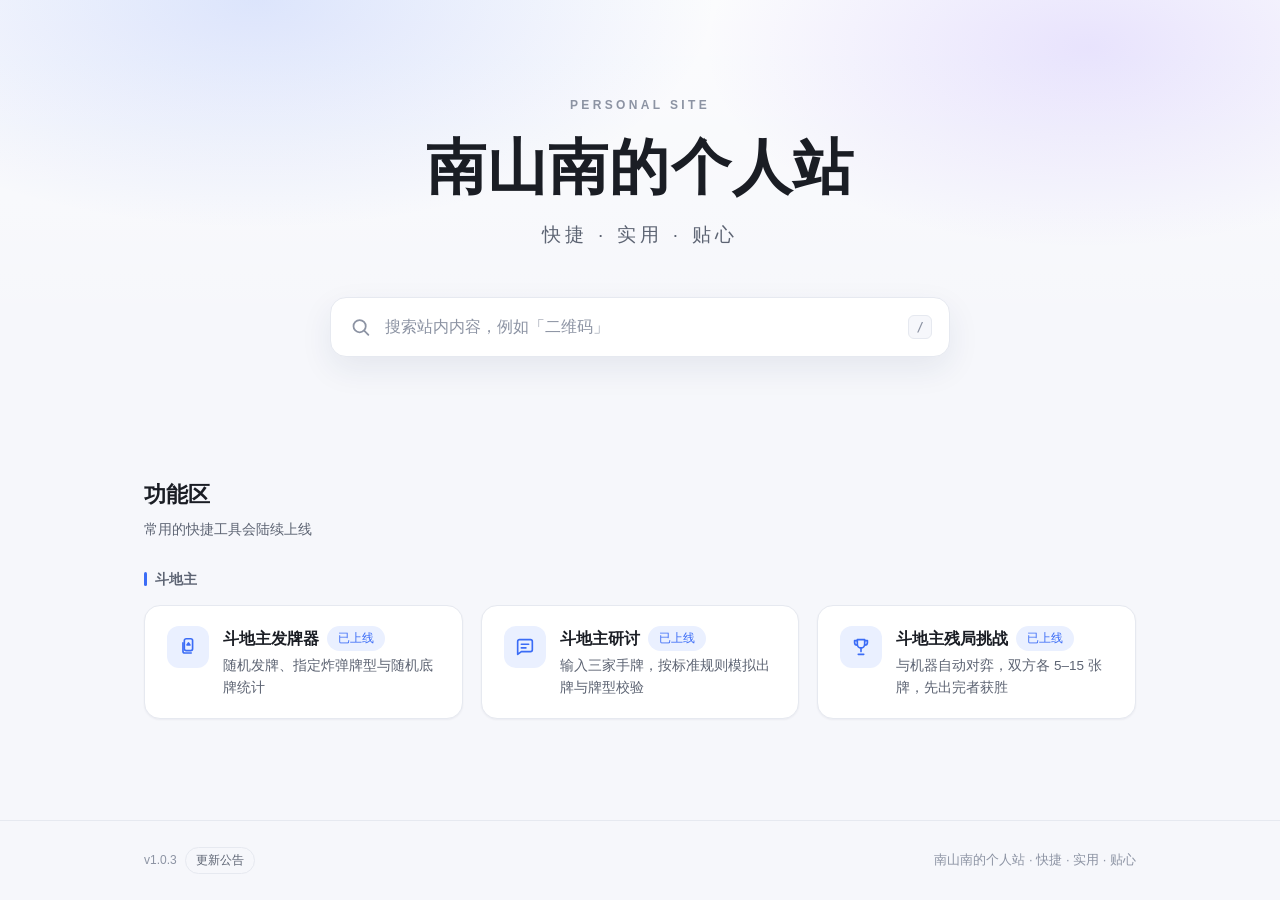
==== index.html @ 3789f16e "新增斗地主残局挑战工具并抽取共用牌型引擎" ====
<!DOCTYPE html>
<html lang="zh-CN">
<head>
  <meta charset="UTF-8">
  <meta name="viewport" content="width=device-width, initial-scale=1.0">
  <title>南山南的个人站</title>
  <meta name="description" content="南山南的个人站 —— 快捷·实用·贴心">
  <link rel="stylesheet" href="styles.css">
</head>
<body>
  <header class="hero">
    <div class="hero-bg" aria-hidden="true"></div>
    <div class="container hero-inner">
      <p class="hero-eyebrow">PERSONAL SITE</p>
      <h1 class="hero-title">南山南的个人站</h1>
      <p class="hero-subtitle">快捷 · 实用 · 贴心</p>

      <div class="search" role="search">
        <svg class="search-icon" viewBox="0 0 24 24" fill="none" stroke="currentColor" stroke-width="2" stroke-linecap="round" aria-hidden="true">
          <circle cx="11" cy="11" r="7"></circle>
          <line x1="16.5" y1="16.5" x2="21" y2="21"></line>
        </svg>
        <input
          id="site-search"
          type="search"
          class="search-input"
          placeholder="搜索站内内容，例如「二维码」"
          autocomplete="off"
          spellcheck="false"
          role="combobox"
          aria-expanded="false"
          aria-controls="search-results"
          aria-autocomplete="list"
          aria-label="站内搜索"
        >
        <kbd class="search-kbd" aria-hidden="true">/</kbd>
        <ul id="search-results" class="search-results" role="listbox" hidden></ul>
      </div>
    </div>
  </header>

  <main>
    <section id="functions" class="container section">
      <div class="section-head">
        <h2 class="section-title">功能区</h2>
        <p class="section-desc">常用的快捷工具会陆续上线</p>
      </div>

      <div class="category">
        <h3 class="category-title">斗地主</h3>
        <div class="card-grid">
          <a class="card card-tool" href="ddz.html">
            <div class="card-icon" aria-hidden="true">
              <svg viewBox="0 0 24 24" fill="none" stroke="currentColor" stroke-width="1.8" stroke-linecap="round" stroke-linejoin="round">
                <rect x="8" y="3" width="9" height="13" rx="2"></rect>
                <path d="M6.5 7.5v9a2 2 0 0 0 2 2h7"></path>
                <path d="M12.5 7.5l1.6 2.3h-3.2z"></path>
              </svg>
            </div>
            <div class="card-body">
              <div class="card-title-row">
                <h3 class="card-title">斗地主发牌器</h3>
                <span class="card-badge is-live">已上线</span>
              </div>
              <p class="card-desc">随机发牌、指定炸弹牌型与随机底牌统计</p>
            </div>
          </a>

          <a class="card card-tool" href="ddz-study.html">
            <div class="card-icon" aria-hidden="true">
              <svg viewBox="0 0 24 24" fill="none" stroke="currentColor" stroke-width="1.8" stroke-linecap="round" stroke-linejoin="round">
                <path d="M20 15a2 2 0 0 1-2 2H8l-4 3V6a2 2 0 0 1 2-2h12a2 2 0 0 1 2 2z"></path>
                <path d="M8 9h8M8 13h5"></path>
              </svg>
            </div>
            <div class="card-body">
              <div class="card-title-row">
                <h3 class="card-title">斗地主研讨</h3>
                <span class="card-badge is-live">已上线</span>
              </div>
              <p class="card-desc">输入三家手牌，按标准规则模拟出牌与牌型校验</p>
            </div>
          </a>

          <a class="card card-tool" href="ddz-challenge.html">
            <div class="card-icon" aria-hidden="true">
              <svg viewBox="0 0 24 24" fill="none" stroke="currentColor" stroke-width="1.8" stroke-linecap="round" stroke-linejoin="round">
                <path d="M8 4h8v5a4 4 0 0 1-8 0z"></path>
                <path d="M8 5H5v2a3 3 0 0 0 3 3M16 5h3v2a3 3 0 0 1-3 3"></path>
                <path d="M12 13v4M9 20h6"></path>
              </svg>
            </div>
            <div class="card-body">
              <div class="card-title-row">
                <h3 class="card-title">斗地主残局挑战</h3>
                <span class="card-badge is-live">已上线</span>
              </div>
              <p class="card-desc">与机器自动对弈，双方各 5–15 张牌，先出完者获胜</p>
            </div>
          </a>
        </div>
      </div>
    </section>
  </main>

  <footer class="footer">
    <div class="container footer-inner">
      <div class="footer-meta">
        <span class="site-version" data-site-version></span>
        <button
          class="changelog-trigger"
          type="button"
          data-dialog-open="changelog"
          aria-haspopup="dialog"
          aria-controls="changelog"
        >更新公告</button>
      </div>
      <p class="footer-slogan">南山南的个人站 · 快捷 · 实用 · 贴心</p>
    </div>
  </footer>

  <div id="changelog" class="modal" role="dialog" aria-modal="true" aria-labelledby="changelog-title" hidden>
    <div class="modal-backdrop" data-close></div>
    <div class="modal-panel" role="document">
      <header class="modal-head">
        <h2 id="changelog-title" class="modal-title">更新公告</h2>
        <button class="modal-close" type="button" aria-label="关闭更新公告" data-close>
          <svg viewBox="0 0 24 24" fill="none" stroke="currentColor" stroke-width="2" stroke-linecap="round" aria-hidden="true">
            <path d="M6 6l12 12M18 6L6 18"></path>
          </svg>
        </button>
      </header>
      <div class="modal-body"></div>
    </div>
  </div>

  <script src="site.js"></script>
  <script src="app.js"></script>
</body>
</html>
---- styles.css ----
:root {
  --bg: #f6f7fb;
  --surface: #ffffff;
  --text: #1a1d24;
  --text-soft: #5d6473;
  --text-faint: #8c93a3;
  --line: #e6e9f0;
  --brand: #3b6cf6;
  --brand-soft: #eaf0ff;
  --danger: #d94b4b;
  --shadow-sm: 0 1px 2px rgba(20, 28, 50, 0.05);
  --shadow-md: 0 12px 32px rgba(30, 45, 90, 0.08);
  --shadow-lg: 0 24px 64px rgba(30, 45, 90, 0.12);
  --radius: 16px;
}

@media (prefers-color-scheme: dark) {
  :root {
    --bg: #0f1218;
    --surface: #171b23;
    --text: #eef1f7;
    --text-soft: #a6aebd;
    --text-faint: #7a8293;
    --line: #262c38;
    --brand: #6f95ff;
    --brand-soft: #1d2638;
    --danger: #ff8f8f;
    --shadow-sm: 0 1px 2px rgba(0, 0, 0, 0.4);
    --shadow-md: 0 12px 32px rgba(0, 0, 0, 0.35);
    --shadow-lg: 0 24px 64px rgba(0, 0, 0, 0.45);
  }
}

* {
  box-sizing: border-box;
}

html {
  scroll-behavior: smooth;
}

body {
  margin: 0;
  display: flex;
  flex-direction: column;
  min-height: 100vh;
  background: var(--bg);
  color: var(--text);
  font-family: -apple-system, BlinkMacSystemFont, "PingFang SC", "Hiragino Sans GB",
    "Microsoft YaHei", "Noto Sans SC", "Segoe UI", sans-serif;
  line-height: 1.6;
  -webkit-font-smoothing: antialiased;
}

main {
  flex: 1 0 auto;
}

.container {
  width: 100%;
  max-width: 1040px;
  margin: 0 auto;
  padding: 0 24px;
}

/* ---------- Hero ---------- */

.hero {
  position: relative;
  padding: 96px 0 120px;
  text-align: center;
}

.hero-bg {
  position: absolute;
  inset: 0;
  background:
    radial-gradient(60% 80% at 20% 0%, rgba(59, 108, 246, 0.16), transparent 60%),
    radial-gradient(50% 70% at 85% 10%, rgba(120, 82, 255, 0.14), transparent 60%),
    linear-gradient(180deg, rgba(255, 255, 255, 0.6), transparent 70%);
  pointer-events: none;
}

@media (prefers-color-scheme: dark) {
  .hero-bg {
    background:
      radial-gradient(60% 80% at 20% 0%, rgba(59, 108, 246, 0.22), transparent 60%),
      radial-gradient(50% 70% at 85% 10%, rgba(120, 82, 255, 0.18), transparent 60%),
      linear-gradient(180deg, rgba(23, 27, 35, 0.5), transparent 70%);
  }
}

.hero-inner {
  position: relative;
}

.hero-eyebrow {
  margin: 0 0 18px;
  font-size: 12px;
  font-weight: 600;
  letter-spacing: 0.28em;
  color: var(--text-faint);
}

.hero-title {
  margin: 0;
  font-size: clamp(34px, 6vw, 60px);
  font-weight: 700;
  letter-spacing: 0.02em;
  line-height: 1.15;
}

.hero-subtitle {
  margin: 18px 0 0;
  font-size: clamp(15px, 2.2vw, 19px);
  letter-spacing: 0.22em;
  color: var(--text-soft);
}

/* ---------- Search ---------- */

.search {
  position: relative;
  max-width: 620px;
  margin: 46px auto 0;
  text-align: left;
}

.search-input {
  width: 100%;
  height: 60px;
  padding: 0 64px 0 54px;
  font: inherit;
  font-size: 16px;
  color: var(--text);
  background: var(--surface);
  border: 1px solid var(--line);
  border-radius: var(--radius);
  box-shadow: var(--shadow-md);
  outline: none;
  transition: border-color 0.2s, box-shadow 0.2s;
}

.search-input::placeholder {
  color: var(--text-faint);
}

.search-input:focus {
  border-color: var(--brand);
  box-shadow: 0 0 0 4px var(--brand-soft), var(--shadow-md);
}

.search-input::-webkit-search-cancel-button {
  -webkit-appearance: none;
}

.search-icon {
  position: absolute;
  top: 50%;
  left: 20px;
  width: 21px;
  height: 21px;
  transform: translateY(-50%);
  color: var(--text-faint);
  pointer-events: none;
}

.search-kbd {
  position: absolute;
  top: 50%;
  right: 18px;
  transform: translateY(-50%);
  min-width: 24px;
  padding: 2px 7px;
  font: 600 12px/1.5 ui-monospace, SFMono-Regular, Menlo, monospace;
  color: var(--text-faint);
  background: var(--bg);
  border: 1px solid var(--line);
  border-radius: 6px;
  text-align: center;
  pointer-events: none;
}

.search-input:focus ~ .search-kbd {
  opacity: 0;
}

.search-results {
  position: absolute;
  z-index: 20;
  top: calc(100% + 10px);
  left: 0;
  right: 0;
  margin: 0;
  padding: 6px;
  list-style: none;
  background: var(--surface);
  border: 1px solid var(--line);
  border-radius: 14px;
  box-shadow: var(--shadow-lg);
  max-height: 360px;
  overflow-y: auto;
}

.search-result {
  display: block;
  padding: 12px 14px;
  border-radius: 10px;
  cursor: pointer;
  transition: background 0.15s;
}

.search-result + .search-result {
  margin-top: 2px;
}

.search-result:hover,
.search-result.is-active {
  background: var(--brand-soft);
}

.search-result-head {
  display: flex;
  align-items: center;
  gap: 10px;
}

.search-result-title {
  font-size: 15px;
  font-weight: 600;
  color: var(--text);
}

.search-result-title mark {
  padding: 0 1px;
  color: var(--brand);
  background: transparent;
  font-weight: 700;
}

.search-result-tag {
  flex: none;
  padding: 1px 8px;
  font-size: 11px;
  line-height: 1.7;
  color: var(--text-soft);
  background: var(--bg);
  border: 1px solid var(--line);
  border-radius: 999px;
}

.search-result-desc {
  margin: 3px 0 0;
  font-size: 13px;
  color: var(--text-soft);
  overflow: hidden;
  text-overflow: ellipsis;
  white-space: nowrap;
}

.search-empty {
  padding: 18px 14px;
  font-size: 14px;
  color: var(--text-soft);
  text-align: center;
}

/* ---------- Sections ---------- */

.section {
  padding-bottom: 96px;
}

.section-head {
  margin-bottom: 28px;
}

.section-title {
  margin: 0;
  font-size: 22px;
  font-weight: 700;
}

.section-desc {
  margin: 6px 0 0;
  font-size: 14px;
  color: var(--text-soft);
}

/* ---------- Cards ---------- */

.card-grid {
  display: grid;
  grid-template-columns: repeat(auto-fit, minmax(260px, 1fr));
  gap: 18px;
}

.category + .category {
  margin-top: 32px;
}

.category-title {
  display: flex;
  align-items: center;
  gap: 8px;
  margin: 0 0 14px;
  font-size: 14px;
  font-weight: 600;
  color: var(--text-soft);
}

.category-title::before {
  content: '';
  width: 3px;
  height: 14px;
  background: var(--brand);
  border-radius: 2px;
}

.card {
  position: relative;
  padding: 24px 22px 22px;
  background: var(--surface);
  border: 1px solid var(--line);
  border-radius: var(--radius);
  box-shadow: var(--shadow-sm);
  transition: transform 0.2s, box-shadow 0.2s, border-color 0.2s;
  outline: none;
}

.card:hover,
.card:focus-visible {
  transform: translateY(-3px);
  border-color: var(--brand);
  box-shadow: var(--shadow-md);
}

.card-icon {
  display: inline-flex;
  align-items: center;
  justify-content: center;
  width: 42px;
  height: 42px;
  margin-bottom: 16px;
  color: var(--brand);
  background: var(--brand-soft);
  border-radius: 12px;
}

.card-icon svg {
  width: 22px;
  height: 22px;
}

.card-title {
  margin: 0;
  font-size: 16px;
  font-weight: 600;
}

.card-desc {
  margin: 6px 0 0;
  font-size: 13.5px;
  color: var(--text-soft);
}

.card-tool {
  display: flex;
  align-items: flex-start;
  gap: 14px;
  padding: 20px 22px;
  color: inherit;
  text-decoration: none;
}

.card-tool .card-icon {
  flex: none;
  margin-bottom: 0;
}

.card-body {
  flex: 1;
  min-width: 0;
}

.card-title-row {
  display: flex;
  flex-wrap: wrap;
  align-items: center;
  gap: 8px;
}

.card-tool .card-desc {
  margin-top: 4px;
}

.card-badge {
  display: inline-block;
  margin-top: 16px;
  padding: 2px 10px;
  font-size: 11.5px;
  color: var(--text-faint);
  background: var(--bg);
  border: 1px solid var(--line);
  border-radius: 999px;
}

.card-badge.is-live {
  margin-top: 0;
  color: var(--brand);
  background: var(--brand-soft);
  border-color: transparent;
}

.card.is-flash {
  border-color: var(--brand);
  box-shadow: 0 0 0 4px var(--brand-soft);
}

/* ---------- Footer ---------- */

.footer {
  border-top: 1px solid var(--line);
  padding: 26px 0;
}

.footer-inner {
  display: flex;
  align-items: center;
  justify-content: space-between;
  flex-wrap: wrap;
  gap: 12px 16px;
}

.footer-meta {
  display: flex;
  align-items: center;
  gap: 8px;
}

.site-version {
  font-size: 12px;
  color: var(--text-faint);
  font-variant-numeric: tabular-nums;
}

.changelog-trigger {
  padding: 2px 10px;
  font: inherit;
  font-size: 11.5px;
  line-height: 1.8;
  color: var(--text-soft);
  background: transparent;
  border: 1px solid var(--line);
  border-radius: 999px;
  cursor: pointer;
  transition: color 0.2s, border-color 0.2s, background 0.2s;
}

.changelog-trigger:hover,
.changelog-trigger:focus-visible {
  color: var(--brand);
  background: var(--brand-soft);
  border-color: var(--brand);
  outline: none;
}

.footer-slogan {
  margin: 0;
  font-size: 13px;
  color: var(--text-faint);
}

/* ---------- Changelog modal ---------- */

body.modal-open {
  overflow: hidden;
}

.modal {
  position: fixed;
  inset: 0;
  z-index: 100;
  display: flex;
  align-items: center;
  justify-content: center;
  padding: 20px;
}

.modal[hidden] {
  display: none;
}

.modal-backdrop {
  position: absolute;
  inset: 0;
  background: rgba(12, 17, 28, 0.45);
  backdrop-filter: blur(3px);
  animation: fade-in 0.18s ease-out;
}

.modal-panel {
  position: relative;
  display: flex;
  flex-direction: column;
  width: min(520px, 100%);
  max-height: min(78vh, 640px);
  background: var(--surface);
  border: 1px solid var(--line);
  border-radius: 20px;
  box-shadow: var(--shadow-lg);
  animation: modal-in 0.2s ease-out;
}

.modal-head {
  display: flex;
  align-items: center;
  justify-content: space-between;
  gap: 12px;
  padding: 18px 18px 14px 22px;
  border-bottom: 1px solid var(--line);
}

.modal-title {
  margin: 0;
  font-size: 18px;
  font-weight: 700;
}

.modal-close {
  display: inline-flex;
  align-items: center;
  justify-content: center;
  width: 32px;
  height: 32px;
  color: var(--text-soft);
  background: transparent;
  border: 1px solid transparent;
  border-radius: 10px;
  cursor: pointer;
  transition: color 0.2s, background 0.2s, border-color 0.2s;
}

.modal-close svg {
  width: 18px;
  height: 18px;
}

.modal-close:hover,
.modal-close:focus-visible {
  color: var(--text);
  background: var(--bg);
  border-color: var(--line);
  outline: none;
}

.modal-body {
  overflow-y: auto;
  padding: 18px 22px 24px;
}

.release-head {
  display: flex;
  align-items: baseline;
  gap: 10px;
}

.release-version {
  margin: 0;
  font-size: 16px;
  font-weight: 700;
  color: var(--text);
}

.release-date {
  font-size: 12px;
  color: var(--text-faint);
  font-variant-numeric: tabular-nums;
}

.release-list {
  margin: 10px 0 0;
  padding-left: 20px;
  color: var(--text-soft);
}

.release-list li {
  font-size: 13.5px;
  line-height: 1.7;
}

.release-list li + li {
  margin-top: 6px;
}

@keyframes fade-in {
  from {
    opacity: 0;
  }
}

@keyframes modal-in {
  from {
    opacity: 0;
    transform: translateY(10px) scale(0.98);
  }
}

/* ---------- Tool page ---------- */

.tool-hero {
  padding: 44px 0 26px;
}
.tool-hero .container,
.tool-main {
  max-width: 760px;
}

.back-link {
  display: inline-flex;
  align-items: center;
  margin-bottom: 22px;
  font-size: 13px;
  color: var(--text-soft);
  text-decoration: none;
  transition: color 0.2s;
}

.back-link:hover,
.back-link:focus-visible {
  color: var(--brand);
  outline: none;
}

.tool-title {
  margin: 0;
  font-size: clamp(26px, 5vw, 36px);
  font-weight: 700;
  letter-spacing: 0.01em;
}

.tool-subtitle {
  margin: 8px 0 0;
  font-size: 14px;
  letter-spacing: 0.08em;
  color: var(--text-soft);
}

.tool-main {
  padding-bottom: 80px;
}

.tool-panel {
  padding: 22px;
  background: var(--surface);
  border: 1px solid var(--line);
  border-radius: var(--radius);
  box-shadow: var(--shadow-sm);
}

.btn {
  display: inline-flex;
  align-items: center;
  justify-content: center;
  height: 40px;
  padding: 0 16px;
  font: inherit;
  font-size: 14px;
  font-weight: 500;
  color: var(--text);
  background: var(--surface);
  border: 1px solid var(--line);
  border-radius: 10px;
  cursor: pointer;
  transition: color 0.2s, background 0.2s, border-color 0.2s, transform 0.1s;
}

.btn:hover {
  color: var(--brand);
  background: var(--brand-soft);
  border-color: var(--brand);
}

.btn:focus-visible {
  outline: 2px solid var(--brand);
  outline-offset: 2px;
}

.btn:active {
  transform: translateY(1px);
}

.btn-primary {
  color: #fff;
  background: var(--brand);
  border-color: var(--brand);
}

.btn-primary:hover {
  color: #fff;
  background: var(--brand);
  filter: brightness(1.06);
}

@media (prefers-color-scheme: dark) {
  .btn-primary,
  .btn-primary:hover {
    color: #10141c;
  }
}

.btn-small {
  height: 32px;
  padding: 0 12px;
  font-size: 12.5px;
  border-radius: 8px;
}

.tool-actions {
  display: flex;
  flex-wrap: wrap;
  gap: 10px;
}

.tool-actions .btn-primary {
  flex: 1 1 140px;
}

.bomb-row {
  display: flex;
  align-items: center;
  flex-wrap: wrap;
  gap: 8px;
  margin-top: 18px;
  padding-top: 18px;
  border-top: 1px solid var(--line);
}

.bomb-label {
  margin-right: 2px;
  font-size: 12.5px;
  color: var(--text-faint);
}

.hands {
  margin-top: 20px;
}

.hands-empty {
  margin: 0;
  padding: 36px 12px;
  text-align: center;
  font-size: 13.5px;
  color: var(--text-faint);
}

.hand {
  display: flex;
  gap: 12px;
  padding: 10px 0;
  border-bottom: 1px solid var(--line);
}

.hand:first-child {
  padding-top: 0;
}

.hand:last-child {
  padding-bottom: 0;
  border-bottom: 0;
}

.hand-label {
  flex: 0 0 42px;
  padding-top: 9px;
  font-size: 12.5px;
  color: var(--text-soft);
}

.hand-cards {
  display: flex;
  flex-wrap: wrap;
  gap: 4px;
  min-width: 0;
}

.card-chip {
  display: inline-flex;
  align-items: center;
  justify-content: center;
  min-width: 30px;
  height: 38px;
  padding: 0 6px;
  font: 600 13px/1 ui-monospace, SFMono-Regular, Menlo, monospace;
  color: var(--text);
  background: var(--bg);
  border: 1px solid var(--line);
  border-radius: 6px;
}

.hand.is-bottom .card-chip {
  color: var(--brand);
  background: var(--brand-soft);
  border-color: transparent;
}

.tool-stat {
  display: grid;
  grid-template-columns: repeat(auto-fit, minmax(100px, 1fr));
  gap: 12px;
  margin-top: 18px;
  padding: 14px 16px;
  background: var(--bg);
  border-radius: 12px;
}

.tool-stat[hidden] {
  display: none;
}

.stat-item {
  display: flex;
  flex-direction: column;
  gap: 2px;
}

.stat-label {
  font-size: 11.5px;
  color: var(--text-faint);
}

.stat-value {
  font-size: 17px;
  font-weight: 700;
  font-variant-numeric: tabular-nums;
}

.stat-item.is-accent .stat-value {
  color: var(--brand);
}

/* Bottom-card statistics */

#bottom-result {
  margin-top: 16px;
}

.bottom-summary {
  margin: 0 0 12px;
  font-size: 12.5px;
  color: var(--text-faint);
}

.bottom-section {
  margin-top: 14px;
}

.bottom-section h4 {
  margin: 0 0 8px;
  font-size: 12.5px;
  font-weight: 600;
  color: var(--text-soft);
}

.bottom-grid {
  display: grid;
  grid-template-columns: repeat(auto-fill, minmax(110px, 1fr));
  gap: 6px;
  margin: 0;
  padding: 0;
  list-style: none;
}

.bottom-grid li {
  display: flex;
  align-items: baseline;
  justify-content: space-between;
  gap: 6px;
  padding: 6px 9px;
  font-size: 12px;
  color: var(--text-soft);
  background: var(--bg);
  border-radius: 7px;
}

.bottom-grid .rank {
  font-family: ui-monospace, SFMono-Regular, Menlo, monospace;
  font-weight: 600;
  color: var(--text);
}

.bottom-grid .rate {
  color: var(--text-faint);
  font-variant-numeric: tabular-nums;
}

.bottom-actions {
  display: flex;
  flex-wrap: wrap;
  gap: 8px;
}

.bottom-special {
  display: flex;
  flex-direction: column;
  gap: 6px;
  margin: 0;
  padding: 0;
  list-style: none;
  font-size: 13px;
}

.bottom-special li {
  display: flex;
  justify-content: space-between;
  gap: 12px;
  padding: 8px 12px;
  color: var(--text-soft);
  background: var(--bg);
  border-radius: 8px;
}

.bottom-special strong {
  font-weight: 600;
  color: var(--text);
}

/* ---------- Study page ---------- */

.study-setup {
  display: flex;
  flex-direction: column;
  gap: 14px;
}

.field {
  display: flex;
  flex-direction: column;
  gap: 6px;
}

.field-label {
  display: flex;
  align-items: baseline;
  justify-content: space-between;
  gap: 12px;
  font-size: 13px;
  font-weight: 500;
  color: var(--text-soft);
}

.field-count {
  font-size: 12px;
  font-weight: 400;
  color: var(--text-faint);
}

.field-input {
  height: 44px;
  padding: 0 14px;
  font: inherit;
  font-size: 14px;
  color: var(--text);
  background: var(--bg);
  border: 1px solid var(--line);
  border-radius: 10px;
  outline: none;
  transition: border-color 0.2s, box-shadow 0.2s;
}

.field-input::placeholder {
  color: var(--text-faint);
}

.field-input:focus {
  border-color: var(--brand);
  box-shadow: 0 0 0 3px var(--brand-soft);
}

.btn-block {
  width: 100%;
  margin-top: 4px;
}

.field-hint {
  margin: 0;
  font-size: 12px;
  color: var(--text-faint);
}

.setup-tip {
  min-height: 0;
  margin: 0;
  font-size: 12.5px;
  color: var(--danger);
}

.setup-tip:empty {
  display: none;
}

.study-setup[hidden],
.study-game[hidden] {
  display: none;
}

.study-seats {
  display: grid;
  grid-template-columns: 1fr 1fr;
  gap: 12px;
}

.seat {
  padding: 12px 14px;
  background: var(--bg);
  border: 1px solid transparent;
  border-radius: 12px;
  transition: border-color 0.2s;
}

.seat.is-turn {
  border-color: var(--brand);
}

.seat-lord {
  margin-top: 12px;
}

.seat-head {
  display: flex;
  align-items: baseline;
  justify-content: space-between;
  gap: 8px;
  margin-bottom: 8px;
}

.seat-name {
  margin: 0;
  font-size: 13px;
  font-weight: 600;
}

.seat-count {
  font-size: 11.5px;
  white-space: nowrap;
  color: var(--text-faint);
}

.seat-cards {
  display: flex;
  flex-wrap: wrap;
  gap: 4px;
  min-height: 44px;
}

.study-card {
  display: inline-flex;
  align-items: center;
  justify-content: center;
  width: 32px;
  height: 44px;
  padding: 0;
  font: 600 13px/1 ui-monospace, SFMono-Regular, Menlo, monospace;
  color: var(--text);
  background: var(--surface);
  border: 1px solid var(--line);
  border-radius: 5px;
  cursor: pointer;
  user-select: none;
  transition: color 0.15s, background 0.15s, border-color 0.15s, transform 0.15s;
}

.study-card:hover:not(:disabled) {
  border-color: var(--brand);
}

.study-card:focus-visible {
  outline: 2px solid var(--brand);
  outline-offset: 1px;
}

.study-card.selected {
  color: var(--brand);
  background: var(--brand-soft);
  border-color: var(--brand);
  transform: translateY(-2px);
}

.study-card:disabled {
  cursor: default;
  opacity: 0.55;
}

.study-actions {
  display: flex;
  gap: 10px;
  margin-top: 16px;
}

.study-actions .btn {
  flex: 1;
}

.study-actions .btn:disabled {
  opacity: 0.5;
  cursor: default;
  transform: none;
}

.study-tip {
  min-height: 22px;
  margin: 12px 0 0;
  font-size: 13px;
  color: var(--text-soft);
}

.study-tip.is-win {
  font-weight: 600;
  color: var(--brand);
}

.study-record {
  margin-top: 16px;
  padding-top: 14px;
  border-top: 1px solid var(--line);
}

.record-title {
  margin: 0 0 8px;
  font-size: 12.5px;
  font-weight: 600;
  color: var(--text-faint);
}

.record-list {
  max-height: 160px;
  overflow-y: auto;
  font-size: 13px;
  line-height: 1.8;
  color: var(--text-soft);
}

.record-empty {
  margin: 0;
  font-size: 12.5px;
  color: var(--text-faint);
}

/* ---------- Challenge page ---------- */

.challenge-board {
  display: flex;
  flex-direction: column;
  gap: 14px;
}

.challenge-round {
  margin: 0;
  font-size: 12px;
  letter-spacing: 0.03em;
  text-align: center;
  color: var(--text-faint);
}

.challenge-side {
  padding: 14px;
  background: var(--bg);
  border-radius: 12px;
}

.player-info {
  display: flex;
  align-items: center;
  justify-content: space-between;
  gap: 10px;
  margin-bottom: 10px;
  font-size: 13px;
}

.player-name {
  font-weight: 600;
}

.player-meta {
  display: flex;
  align-items: center;
  gap: 10px;
}

.player-count {
  font-size: 12px;
  color: var(--text-faint);
}

.player-count strong {
  font-weight: 600;
  color: var(--text);
  font-variant-numeric: tabular-nums;
}

.turn-badge {
  padding: 2px 9px;
  font-size: 11px;
  color: var(--text-faint);
  background: var(--surface);
  border: 1px solid var(--line);
  border-radius: 999px;
}

.turn-badge.is-mine {
  color: var(--brand);
  background: var(--brand-soft);
  border-color: transparent;
}

.opponent-cards {
  display: flex;
  flex-wrap: wrap;
  gap: 3px;
  min-height: 34px;
}

.card-back {
  width: 22px;
  height: 32px;
  border: 1px solid var(--line);
  border-radius: 4px;
  background: repeating-linear-gradient(
    45deg,
    var(--brand-soft),
    var(--brand-soft) 3px,
    var(--surface) 3px,
    var(--surface) 6px
  );
}

.challenge-table {
  padding: 14px;
  text-align: center;
  background: var(--surface);
  border: 1px solid var(--line);
  border-radius: 12px;
}

.table-label {
  font-size: 11.5px;
  letter-spacing: 0.08em;
  color: var(--text-faint);
}

.table-cards {
  display: flex;
  flex-wrap: wrap;
  align-items: center;
  justify-content: center;
  gap: 4px;
  min-height: 44px;
  margin-top: 8px;
}

.table-empty {
  font-size: 12.5px;
  color: var(--text-faint);
}

.challenge-table .study-tip {
  margin: 6px 0 0;
}

.challenge-actions .btn {
  flex: 1 1 100px;
}

/* ---------- Responsive ---------- */

@media (max-width: 640px) {
  .hero {
    padding: 72px 0 84px;
  }

  .search {
    margin-top: 36px;
  }

  .search-input {
    height: 54px;
  }

  .card {
    padding: 20px 18px 18px;
  }

  .card-tool {
    gap: 12px;
    padding: 18px 16px;
  }

  .card-tool .card-icon {
    width: 42px;
    height: 42px;
  }

  .tool-hero {
    padding: 30px 0 22px;
  }

  .tool-panel {
    padding: 18px 16px;
  }

  .study-seats {
    grid-template-columns: 1fr;
  }

  .study-card {
    width: 30px;
    height: 42px;
  }

  .hand-label {
    flex-basis: 36px;
  }

  .search-kbd {
    display: none;
  }

  .container {
    padding: 0 18px;
  }
}

@media (prefers-reduced-motion: reduce) {
  html {
    scroll-behavior: auto;
  }

  * {
    transition: none !important;
    animation: none !important;
  }
}
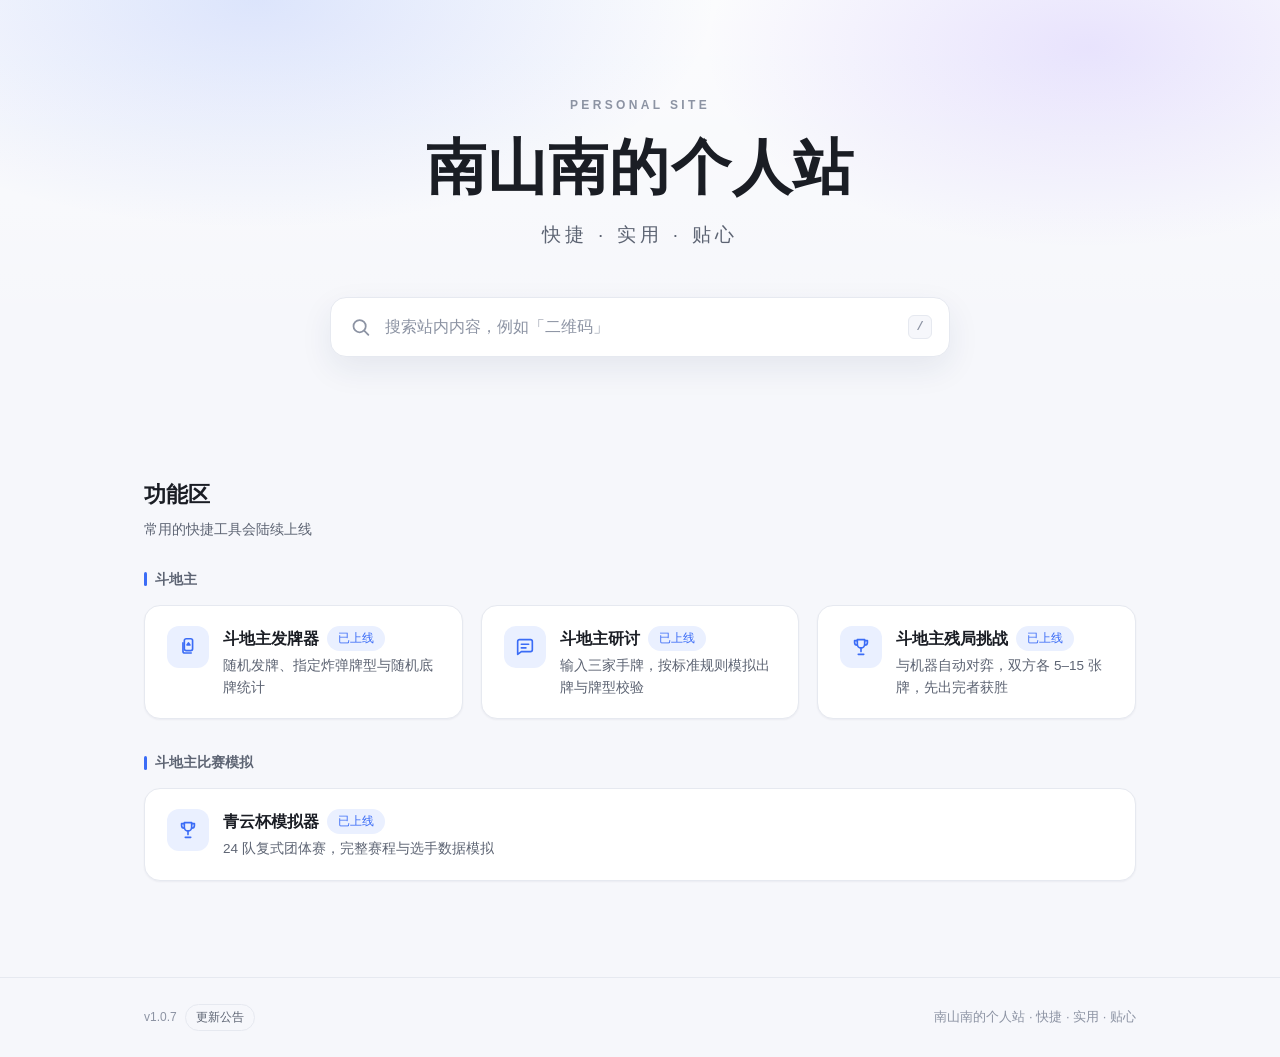
==== commit 07689a45: "新增青云杯比赛模拟器与比赛模拟分类" ====
--- a/index.html
+++ b/index.html
@@ -100,6 +100,28 @@
           </a>
         </div>
       </div>
+
+      <div class="category">
+        <h3 class="category-title">斗地主比赛模拟</h3>
+        <div class="card-grid">
+          <a class="card card-tool" href="qingyun.html">
+            <div class="card-icon" aria-hidden="true">
+              <svg viewBox="0 0 24 24" fill="none" stroke="currentColor" stroke-width="1.8" stroke-linecap="round" stroke-linejoin="round">
+                <path d="M8 4h8v5a4 4 0 0 1-8 0z"></path>
+                <path d="M8 5H5v2a3 3 0 0 0 3 3M16 5h3v2a3 3 0 0 1-3 3"></path>
+                <path d="M12 13v4M9 20h6"></path>
+              </svg>
+            </div>
+            <div class="card-body">
+              <div class="card-title-row">
+                <h3 class="card-title">青云杯模拟器</h3>
+                <span class="card-badge is-live">已上线</span>
+              </div>
+              <p class="card-desc">24 队复式团体赛，完整赛程与选手数据模拟</p>
+            </div>
+          </a>
+        </div>
+      </div>
     </section>
   </main>
 
--- a/styles.css
+++ b/styles.css
@@ -1162,6 +1162,101 @@
   color: var(--text-faint);
 }
 
+.challenge-profile {
+  display: flex;
+  flex-wrap: wrap;
+  align-items: center;
+  gap: 8px 18px;
+  padding: 12px 14px;
+  background: var(--bg);
+  border-radius: 12px;
+}
+
+.profile-item {
+  display: flex;
+  align-items: baseline;
+  gap: 6px;
+}
+
+.profile-label {
+  font-size: 11.5px;
+  color: var(--text-faint);
+}
+
+.profile-value {
+  font-size: 15px;
+  font-weight: 700;
+  font-variant-numeric: tabular-nums;
+}
+
+.mini-btn {
+  padding: 1px 8px;
+  font: inherit;
+  font-size: 11px;
+  color: var(--text-soft);
+  background: var(--surface);
+  border: 1px solid var(--line);
+  border-radius: 999px;
+  cursor: pointer;
+  transition: color 0.2s, border-color 0.2s, background 0.2s;
+}
+
+.mini-btn:hover,
+.mini-btn:focus-visible {
+  color: var(--brand);
+  background: var(--brand-soft);
+  border-color: var(--brand);
+  outline: none;
+}
+
+.mini-btn[hidden] {
+  display: none;
+}
+
+.rank-table {
+  width: 100%;
+  border-collapse: collapse;
+  font-size: 13px;
+}
+
+.rank-table th {
+  padding: 6px 10px;
+  font-size: 11.5px;
+  font-weight: 600;
+  text-align: left;
+  color: var(--text-faint);
+  border-bottom: 1px solid var(--line);
+}
+
+.rank-table td {
+  padding: 7px 10px;
+  color: var(--text-soft);
+  border-bottom: 1px solid var(--line);
+}
+
+.rank-table tr:last-child td {
+  border-bottom: 0;
+}
+
+.rank-table td:first-child {
+  font-weight: 600;
+  color: var(--text);
+}
+
+.rank-table tr.is-current {
+  background: var(--brand-soft);
+}
+
+.rank-table tr.is-current td {
+  color: var(--brand);
+}
+
+.rank-note {
+  margin: 12px 0 0;
+  font-size: 12px;
+  color: var(--text-faint);
+}
+
 .challenge-side {
   padding: 14px;
   background: var(--bg);
@@ -1185,6 +1280,62 @@
   display: flex;
   align-items: center;
   gap: 10px;
+}
+
+.switch {
+  display: inline-flex;
+  align-items: center;
+  gap: 7px;
+  cursor: pointer;
+  user-select: none;
+}
+
+.switch-input {
+  position: absolute;
+  width: 1px;
+  height: 1px;
+  opacity: 0;
+}
+
+.switch-track {
+  position: relative;
+  flex: none;
+  width: 34px;
+  height: 20px;
+  background: var(--line);
+  border-radius: 999px;
+  transition: background 0.2s;
+}
+
+.switch-track::after {
+  content: '';
+  position: absolute;
+  top: 2px;
+  left: 2px;
+  width: 16px;
+  height: 16px;
+  background: var(--surface);
+  border-radius: 50%;
+  box-shadow: 0 1px 2px rgba(0, 0, 0, 0.2);
+  transition: transform 0.2s;
+}
+
+.switch-input:checked + .switch-track {
+  background: var(--brand);
+}
+
+.switch-input:checked + .switch-track::after {
+  transform: translateX(14px);
+}
+
+.switch-input:focus-visible + .switch-track {
+  outline: 2px solid var(--brand);
+  outline-offset: 2px;
+}
+
+.switch-text {
+  font-size: 11.5px;
+  color: var(--text-faint);
 }
 
 .player-count {
@@ -1234,6 +1385,13 @@
   );
 }
 
+.opponent-card {
+  min-width: 24px;
+  height: 32px;
+  padding: 0 4px;
+  font-size: 12px;
+}
+
 .challenge-table {
   padding: 14px;
   text-align: center;
@@ -1271,6 +1429,261 @@
   flex: 1 1 100px;
 }
 
+/* ---------- Qingyun simulator ---------- */
+
+.qy-panel {
+  display: flex;
+  flex-direction: column;
+  gap: 14px;
+}
+
+.qy-status {
+  display: flex;
+  align-items: flex-start;
+  justify-content: space-between;
+  gap: 12px;
+}
+
+.qy-stage {
+  font-size: 15px;
+  font-weight: 700;
+}
+
+.qy-round-text {
+  margin: 3px 0 0;
+  font-size: 12px;
+  color: var(--text-faint);
+}
+
+.qy-status-actions {
+  display: flex;
+  flex-wrap: wrap;
+  gap: 6px;
+}
+
+.qy-match {
+  display: grid;
+  grid-template-columns: 1fr auto 1fr;
+  align-items: center;
+  gap: 10px;
+  padding: 16px 14px;
+  background: var(--bg);
+  border-radius: 14px;
+}
+
+.qy-team {
+  display: flex;
+  flex-direction: column;
+  align-items: center;
+  gap: 5px;
+  min-width: 0;
+  text-align: center;
+}
+
+.qy-team-name {
+  font-size: 14px;
+  font-weight: 700;
+  line-height: 1.4;
+  overflow-wrap: anywhere;
+}
+
+.qy-seed {
+  padding: 1px 7px;
+  font-size: 10.5px;
+  color: var(--brand);
+  background: var(--brand-soft);
+  border-radius: 999px;
+}
+
+.qy-vs {
+  display: flex;
+  flex-direction: column;
+  align-items: center;
+  gap: 4px;
+}
+
+.qy-format {
+  font-size: 10.5px;
+  letter-spacing: 0.08em;
+  color: var(--text-faint);
+}
+
+.qy-score {
+  font-size: 20px;
+  font-variant-numeric: tabular-nums;
+  white-space: nowrap;
+}
+
+.qy-actions {
+  display: flex;
+  flex-wrap: wrap;
+  gap: 8px;
+}
+
+.qy-actions .btn {
+  flex: 1 1 100px;
+}
+
+.qy-actions .btn:disabled {
+  opacity: 0.5;
+  cursor: default;
+}
+
+.qy-rounds {
+  border-top: 1px solid var(--line);
+  padding-top: 12px;
+}
+
+.qy-rounds > summary {
+  font-size: 12.5px;
+  font-weight: 600;
+  color: var(--text-soft);
+  cursor: pointer;
+}
+
+.qy-round-list {
+  display: flex;
+  flex-direction: column;
+  gap: 4px;
+  margin-top: 8px;
+}
+
+.qy-round-item {
+  display: flex;
+  align-items: baseline;
+  justify-content: space-between;
+  gap: 8px;
+  padding: 6px 9px;
+  font-size: 12px;
+  color: var(--text-soft);
+  border-radius: 7px;
+}
+
+.qy-round-item.is-current {
+  background: var(--brand-soft);
+  color: var(--brand);
+}
+
+.qy-round-item .qy-round-result {
+  flex: none;
+  font-variant-numeric: tabular-nums;
+  color: var(--text-faint);
+}
+
+.qy-round-item.is-current .qy-round-result {
+  color: var(--brand);
+}
+
+.qy-result {
+  border-top: 1px solid var(--line);
+  padding-top: 14px;
+}
+
+.qy-empty {
+  margin: 0;
+  font-size: 13px;
+  color: var(--text-faint);
+}
+
+.qy-result-title {
+  margin: 0 0 4px;
+  font-size: 14px;
+  font-weight: 700;
+}
+
+.qy-result-sub {
+  margin: 0 0 10px;
+  font-size: 12px;
+  color: var(--text-faint);
+}
+
+.qy-game {
+  margin-top: 14px;
+}
+
+.qy-game-head {
+  display: flex;
+  align-items: baseline;
+  justify-content: space-between;
+  gap: 10px;
+  margin-bottom: 6px;
+  font-size: 13px;
+  font-weight: 600;
+}
+
+.qy-table-wrap {
+  overflow-x: auto;
+  border: 1px solid var(--line);
+  border-radius: 10px;
+}
+
+.qy-table {
+  width: 100%;
+  border-collapse: collapse;
+  font-size: 12px;
+  white-space: nowrap;
+}
+
+.qy-table th {
+  padding: 7px 9px;
+  font-weight: 600;
+  text-align: left;
+  color: var(--text-faint);
+  background: var(--bg);
+  border-bottom: 1px solid var(--line);
+}
+
+.qy-table td {
+  padding: 7px 9px;
+  color: var(--text-soft);
+  border-bottom: 1px solid var(--line);
+}
+
+.qy-table tr:last-child td {
+  border-bottom: 0;
+}
+
+.qy-table td.qy-strong {
+  font-weight: 600;
+  color: var(--text);
+}
+
+.qy-table .qy-win {
+  color: var(--brand);
+  font-weight: 600;
+}
+
+.qy-stats-section {
+  margin-top: 14px;
+}
+
+.qy-stats-title {
+  margin: 0 0 8px;
+  font-size: 13px;
+  font-weight: 600;
+}
+
+.modal-foot {
+  display: flex;
+  justify-content: flex-end;
+  gap: 8px;
+  padding: 14px 18px;
+  border-top: 1px solid var(--line);
+}
+
+.modal-text {
+  margin: 0;
+  font-size: 13.5px;
+  line-height: 1.7;
+  color: var(--text-soft);
+}
+
+.modal-summary-note {
+  margin: 0 0 12px;
+  font-size: 12px;
+  color: var(--text-faint);
+}
+
 /* ---------- Responsive ---------- */
 
 @media (max-width: 640px) {
@@ -1317,6 +1730,24 @@
     height: 42px;
   }
 
+  .qy-match {
+    gap: 6px;
+    padding: 14px 10px;
+  }
+
+  .qy-team-name {
+    font-size: 13px;
+  }
+
+  .qy-actions .btn {
+    flex: 1 1 86px;
+    padding: 0 10px;
+  }
+
+  .modal-foot {
+    padding: 12px 14px;
+  }
+
   .hand-label {
     flex-basis: 36px;
   }
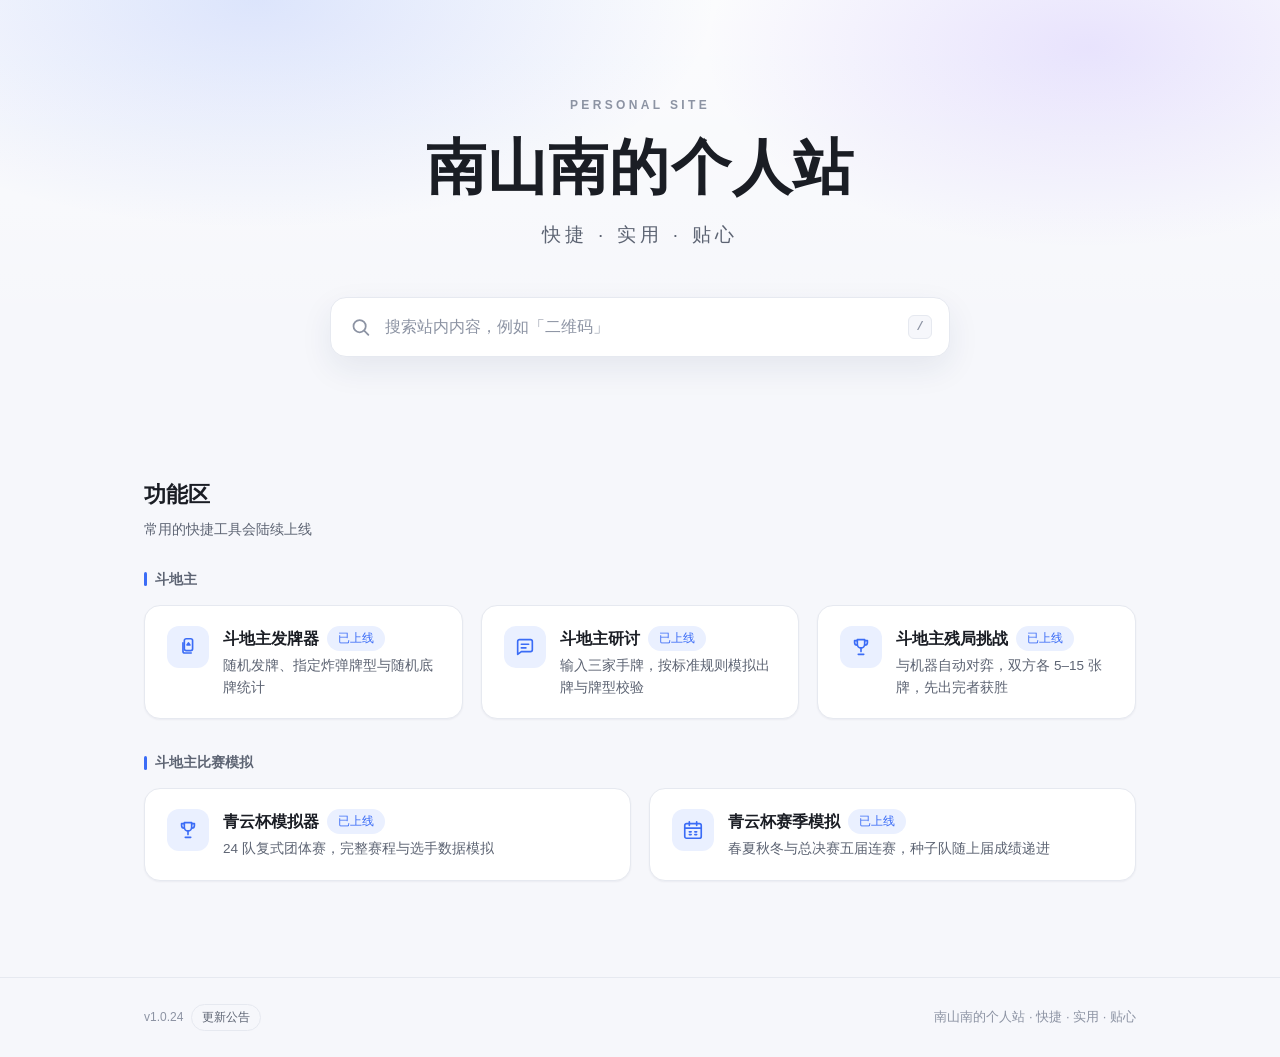
==== commit 2a2258f4: "新增青云杯赛季模拟与五届成绩汇总" ====
--- a/index.html
+++ b/index.html
@@ -120,6 +120,23 @@
               <p class="card-desc">24 队复式团体赛，完整赛程与选手数据模拟</p>
             </div>
           </a>
+
+          <a class="card card-tool" href="qingyun-season.html">
+            <div class="card-icon" aria-hidden="true">
+              <svg viewBox="0 0 24 24" fill="none" stroke="currentColor" stroke-width="1.8" stroke-linecap="round" stroke-linejoin="round">
+                <rect x="3" y="5" width="18" height="16" rx="2"></rect>
+                <path d="M8 3v4M16 3v4M3 10h18"></path>
+                <path d="M8 14h2M14 14h2M8 17h2M14 17h2"></path>
+              </svg>
+            </div>
+            <div class="card-body">
+              <div class="card-title-row">
+                <h3 class="card-title">青云杯赛季模拟</h3>
+                <span class="card-badge is-live">已上线</span>
+              </div>
+              <p class="card-desc">春夏秋冬与总决赛五届连赛，种子队随上届成绩递进</p>
+            </div>
+          </a>
         </div>
       </div>
     </section>
--- a/styles.css
+++ b/styles.css
@@ -616,6 +616,17 @@
   max-width: 760px;
 }
 
+.tool-links {
+  display: flex;
+  flex-wrap: wrap;
+  gap: 16px;
+  margin-bottom: 22px;
+}
+
+.tool-links .back-link {
+  margin-bottom: 0;
+}
+
 .back-link {
   display: inline-flex;
   align-items: center;
@@ -1437,6 +1448,113 @@
   gap: 14px;
 }
 
+.qy-season-bar {
+  padding: 14px;
+  background: var(--bg);
+  border: 1px solid var(--line);
+  border-radius: 14px;
+}
+
+.qy-season-head {
+  display: flex;
+  align-items: flex-start;
+  justify-content: space-between;
+  gap: 10px;
+}
+
+.qy-season-kicker {
+  margin: 0;
+  font-size: 10px;
+  font-weight: 600;
+  letter-spacing: 0.14em;
+  color: var(--text-faint);
+}
+
+.qy-season-title {
+  margin: 2px 0 0;
+  font-size: 16px;
+  font-weight: 700;
+}
+
+.qy-season-events {
+  display: grid;
+  grid-template-columns: repeat(5, minmax(0, 1fr));
+  gap: 8px;
+  margin: 12px 0 0;
+  padding: 0;
+  list-style: none;
+}
+
+.qy-season-event {
+  display: flex;
+  flex-direction: column;
+  gap: 4px;
+  min-width: 0;
+  padding: 8px 9px;
+  background: var(--surface);
+  border: 1px solid var(--line);
+  border-radius: 10px;
+}
+
+.qy-season-event-name {
+  font-size: 12px;
+  font-weight: 700;
+}
+
+.qy-season-event-state {
+  font-size: 10.5px;
+  line-height: 1.45;
+  color: var(--text-faint);
+  overflow-wrap: anywhere;
+}
+
+.qy-season-event.is-current {
+  border-color: var(--brand);
+  box-shadow: inset 0 0 0 1px var(--brand);
+}
+
+.qy-season-event.is-current .qy-season-event-state,
+.qy-season-event.is-done .qy-season-event-state {
+  color: var(--brand);
+}
+
+.qy-season-event.is-done {
+  background: var(--brand-soft);
+  border-color: transparent;
+}
+
+.qy-season-note {
+  margin: 10px 0 0;
+  font-size: 11.5px;
+  line-height: 1.6;
+  color: var(--text-faint);
+}
+
+.qy-season-details {
+  padding: 10px 12px;
+  background: var(--bg);
+  border: 1px solid var(--line);
+  border-radius: 10px;
+}
+
+.qy-season-details + .qy-season-details {
+  margin-top: 8px;
+}
+
+.qy-season-details > summary {
+  font-size: 13px;
+  font-weight: 600;
+  cursor: pointer;
+}
+
+.qy-season-details[open] > summary {
+  margin-bottom: 10px;
+}
+
+.modal-body.is-season-summary .qy-stats-title:not(:first-child) {
+  margin-top: 18px;
+}
+
 .qy-status {
   display: flex;
   align-items: flex-start;
@@ -1459,6 +1577,190 @@
   display: flex;
   flex-wrap: wrap;
   gap: 6px;
+}
+
+.qy-sandbox-bar[hidden] {
+  display: none;
+}
+
+.qy-sandbox-bar {
+  display: flex;
+  align-items: center;
+  flex-wrap: wrap;
+  gap: 10px;
+  padding-bottom: 10px;
+  border-bottom: 1px solid var(--line);
+}
+
+.qy-sandbox-status {
+  font-size: 11.5px;
+  color: var(--text-faint);
+}
+
+.qy-sandbox-editor {
+  display: flex;
+  flex-direction: column;
+  gap: 12px;
+}
+
+.qy-sandbox-editor[hidden] {
+  display: none;
+}
+
+.qy-panel.is-sandbox-editing .qy-status,
+.qy-panel.is-sandbox-editing .qy-match,
+.qy-panel.is-sandbox-editing .qy-actions,
+.qy-panel.is-sandbox-editing .qy-rounds,
+.qy-panel.is-sandbox-editing .qy-result,
+.qy-panel.is-sandbox-editing > .study-tip {
+  display: none;
+}
+
+.qy-sb-head {
+  display: flex;
+  align-items: flex-start;
+  justify-content: space-between;
+  gap: 10px;
+}
+
+.qy-sb-title {
+  margin: 0;
+  font-size: 15px;
+  font-weight: 700;
+}
+
+.qy-sb-summary {
+  margin: 3px 0 0;
+  font-size: 11.5px;
+  color: var(--text-faint);
+}
+
+.qy-sb-teams {
+  display: flex;
+  flex-direction: column;
+  gap: 8px;
+  max-height: 62vh;
+  overflow-y: auto;
+  padding-right: 2px;
+}
+
+.qy-sb-team {
+  padding: 10px 12px;
+  background: var(--bg);
+  border: 1px solid var(--line);
+  border-radius: 10px;
+}
+
+.qy-sb-team > summary {
+  display: flex;
+  align-items: baseline;
+  justify-content: space-between;
+  gap: 8px;
+  font-size: 13px;
+  font-weight: 600;
+  cursor: pointer;
+}
+
+.qy-sb-team-meta {
+  font-size: 11px;
+  font-weight: 400;
+  color: var(--text-faint);
+}
+
+.qy-sb-body {
+  display: flex;
+  flex-direction: column;
+  gap: 8px;
+  margin-top: 10px;
+}
+
+.qy-sb-team-row {
+  display: flex;
+  flex-wrap: wrap;
+  align-items: center;
+  gap: 8px;
+}
+
+.qy-sb-input {
+  height: 34px;
+  padding: 0 9px;
+  font: inherit;
+  font-size: 12.5px;
+  color: var(--text);
+  background: var(--surface);
+  border: 1px solid var(--line);
+  border-radius: 8px;
+  outline: none;
+}
+
+.qy-sb-input:focus {
+  border-color: var(--brand);
+  box-shadow: 0 0 0 2px var(--brand-soft);
+}
+
+.qy-sb-name {
+  flex: 1 1 140px;
+  min-width: 0;
+}
+
+.qy-sb-strength {
+  flex: none;
+  width: 72px;
+}
+
+.qy-sb-select {
+  grid-column: 1 / -1;
+  height: 34px;
+  padding: 0 8px;
+  font: inherit;
+  font-size: 12.5px;
+  color: var(--text);
+  background: var(--surface);
+  border: 1px solid var(--line);
+  border-radius: 8px;
+}
+
+.qy-sb-player {
+  display: grid;
+  grid-template-columns: minmax(0, 1fr) 68px 30px;
+  gap: 6px;
+  align-items: center;
+}
+
+.qy-sb-remove {
+  width: 30px;
+  height: 30px;
+  padding: 0;
+  font: inherit;
+  font-size: 16px;
+  line-height: 1;
+  color: var(--text-faint);
+  background: transparent;
+  border: 1px solid transparent;
+  border-radius: 8px;
+  cursor: pointer;
+}
+
+.qy-sb-remove:hover,
+.qy-sb-remove:focus-visible {
+  color: var(--danger);
+  background: var(--surface);
+  border-color: var(--line);
+  outline: none;
+}
+
+.qy-sb-seed {
+  display: inline-flex;
+  align-items: center;
+  gap: 5px;
+  font-size: 11.5px;
+  color: var(--text-soft);
+}
+
+.qy-sb-actions {
+  display: flex;
+  justify-content: flex-end;
+  gap: 8px;
 }
 
 .qy-match {
@@ -1527,6 +1829,202 @@
 .qy-actions .btn:disabled {
   opacity: 0.5;
   cursor: default;
+}
+
+.qy-realtime-row .btn {
+  width: 100%;
+}
+
+.modal-panel.is-wide {
+  width: min(900px, 100%);
+  max-height: 90vh;
+}
+
+.rt-panel {
+  max-height: 90vh;
+}
+
+.rt-top {
+  display: flex;
+  flex-wrap: wrap;
+  align-items: center;
+  justify-content: space-between;
+  gap: 8px 12px;
+  margin-bottom: 10px;
+}
+
+.rt-tabs {
+  display: flex;
+  gap: 6px;
+}
+
+.rt-tab {
+  padding: 5px 12px;
+  font: inherit;
+  font-size: 12.5px;
+  color: var(--text-soft);
+  background: var(--surface);
+  border: 1px solid var(--line);
+  border-radius: 999px;
+  cursor: pointer;
+  white-space: nowrap;
+}
+
+.rt-tab.is-active {
+  color: var(--brand);
+  background: var(--brand-soft);
+  border-color: var(--brand);
+}
+
+.rt-score {
+  font-size: 13px;
+  font-weight: 600;
+  font-variant-numeric: tabular-nums;
+}
+
+.rt-notice {
+  margin-bottom: 10px;
+  padding: 8px 12px;
+  font-size: 12.5px;
+  color: var(--brand);
+  background: var(--brand-soft);
+  border-radius: 8px;
+}
+
+.rt-notice[hidden] {
+  display: none;
+}
+
+.rt-seats {
+  display: grid;
+  grid-template-columns: 1fr 1fr;
+  gap: 8px;
+}
+
+.rt-seat {
+  padding: 10px;
+  background: var(--bg);
+  border: 1px solid transparent;
+  border-radius: 10px;
+}
+
+.rt-seat.is-turn {
+  border-color: var(--brand);
+}
+
+.rt-seat.is-landlord {
+  background: var(--brand-soft);
+}
+
+.rt-seat-head {
+  display: flex;
+  flex-wrap: wrap;
+  align-items: baseline;
+  gap: 6px;
+  margin-bottom: 6px;
+}
+
+.rt-seat-name {
+  font-size: 12.5px;
+  font-weight: 600;
+}
+
+.rt-seat-meta {
+  font-size: 10.5px;
+  color: var(--text-faint);
+}
+
+.rt-seat-role {
+  font-size: 10px;
+  color: var(--brand);
+}
+
+.rt-hand {
+  display: flex;
+  flex-wrap: wrap;
+  gap: 3px;
+  min-height: 26px;
+}
+
+.rt-hand .card-chip {
+  height: 30px;
+  min-width: 22px;
+  padding: 0 4px;
+  font-size: 11.5px;
+}
+
+.rt-hand .rt-empty {
+  font-size: 11.5px;
+  color: var(--text-faint);
+}
+
+.rt-center {
+  display: flex;
+  flex-direction: column;
+  gap: 6px;
+  margin-top: 10px;
+  padding: 10px 12px;
+  background: var(--surface);
+  border: 1px solid var(--line);
+  border-radius: 10px;
+}
+
+.rt-center-label {
+  font-size: 10.5px;
+  color: var(--text-faint);
+}
+
+.rt-last {
+  display: flex;
+  flex-wrap: wrap;
+  gap: 3px;
+  min-height: 30px;
+  align-items: center;
+}
+
+.rt-last .rt-empty {
+  font-size: 12px;
+  color: var(--text-faint);
+}
+
+.rt-status-line {
+  margin: 0;
+  font-size: 12px;
+  color: var(--text-soft);
+}
+
+.rt-controls {
+  display: flex;
+  gap: 8px;
+  margin-top: 10px;
+}
+
+.rt-log {
+  max-height: 96px;
+  margin-top: 10px;
+  overflow-y: auto;
+  font-size: 11.5px;
+  line-height: 1.7;
+  color: var(--text-faint);
+}
+
+.rt-result {
+  margin-top: 12px;
+  padding: 12px;
+  background: var(--bg);
+  border-radius: 10px;
+  font-size: 13px;
+}
+
+.rt-result[hidden] {
+  display: none;
+}
+
+.rt-result-actions {
+  display: flex;
+  flex-wrap: wrap;
+  gap: 8px;
+  margin-top: 10px;
 }
 
 .qy-rounds {
@@ -1611,6 +2109,13 @@
   font-weight: 600;
 }
 
+.qy-lineup {
+  margin: 0 0 6px;
+  font-size: 11.5px;
+  line-height: 1.6;
+  color: var(--text-faint);
+}
+
 .qy-table-wrap {
   overflow-x: auto;
   border: 1px solid var(--line);
@@ -1684,6 +2189,458 @@
   color: var(--text-faint);
 }
 
+/* ---------- Realtime table look ---------- */
+
+.rt-panel {
+  background: radial-gradient(circle at 50% 0%, #3b4c88 0%, #1a2852 38%, #0d1530 100%);
+  color: #eef3ff;
+  border-color: rgba(130, 160, 255, 0.25);
+}
+
+.rt-panel .modal-head {
+  border-bottom-color: rgba(255, 255, 255, 0.12);
+  background: rgba(8, 13, 28, 0.32);
+}
+
+.rt-panel .modal-title {
+  color: #ffffff;
+}
+
+.rt-panel .modal-close {
+  color: #c6d2f2;
+}
+
+.rt-panel .modal-close:hover,
+.rt-panel .modal-close:focus-visible {
+  color: #ffffff;
+  background: rgba(255, 255, 255, 0.1);
+  border-color: rgba(255, 255, 255, 0.2);
+}
+
+.rt-score {
+  flex: 1;
+}
+
+.rt-scorebar {
+  display: grid;
+  grid-template-columns: minmax(0, 1fr) auto minmax(0, 1fr);
+  align-items: center;
+  gap: 8px;
+  width: 100%;
+}
+
+.rt-score-team {
+  display: flex;
+  align-items: center;
+  gap: 6px;
+  min-width: 0;
+  padding: 5px 8px;
+  border-radius: 8px;
+  color: #ffffff;
+}
+
+.rt-score-team.team-a {
+  background: linear-gradient(90deg, #7e1424, #c0392b);
+}
+
+.rt-score-team.team-b {
+  justify-content: flex-end;
+  background: linear-gradient(90deg, #1d4ed8, #3b6cf6);
+}
+
+.rt-score-name {
+  overflow: visible;
+  font-size: 10px;
+  line-height: 1.2;
+  white-space: normal;
+  word-break: break-all;
+}
+
+.rt-score-team strong {
+  flex: none;
+  font-size: 19px;
+  font-variant-numeric: tabular-nums;
+}
+
+.rt-score-mid {
+  font-size: 10.5px;
+  white-space: nowrap;
+  color: #b9c6e8;
+}
+
+.rt-panel .rt-tab {
+  color: #cbd7f5;
+  background: rgba(255, 255, 255, 0.08);
+  border-color: rgba(255, 255, 255, 0.18);
+}
+
+.rt-panel .rt-tab.is-active {
+  color: #2a1b00;
+  background: linear-gradient(180deg, #ffe08a, #e9b53a);
+  border-color: #f5c542;
+}
+
+.rt-panel .btn {
+  color: #eef3ff;
+  background: rgba(255, 255, 255, 0.08);
+  border-color: rgba(255, 255, 255, 0.2);
+}
+
+.rt-panel .btn:hover {
+  color: #fff;
+  background: rgba(255, 255, 255, 0.16);
+  border-color: rgba(255, 255, 255, 0.4);
+}
+
+.rt-panel .btn-primary {
+  color: #2a1b00;
+  background: linear-gradient(180deg, #ffe08a, #e9b53a);
+  border-color: #f5c542;
+}
+
+.rt-notice {
+  color: #ffe6a1;
+  background: rgba(245, 197, 66, 0.12);
+  border: 1px solid rgba(245, 197, 66, 0.35);
+}
+
+.rt-bid-layout {
+  display: grid;
+  grid-template-columns: minmax(0, 1fr) 96px;
+  gap: 8px;
+  align-items: stretch;
+}
+
+.rt-bid-players {
+  display: flex;
+  flex-direction: column;
+  gap: 8px;
+  min-width: 0;
+}
+
+.rt-player {
+  display: flex;
+  align-items: flex-start;
+  gap: 10px;
+  min-width: 0;
+  padding: 8px;
+  background: rgba(8, 15, 36, 0.42);
+  border: 1px solid rgba(255, 255, 255, 0.08);
+  border-radius: 10px;
+}
+
+.rt-player.is-turn {
+  border-color: #f5c542;
+  box-shadow: 0 0 0 1px rgba(245, 197, 66, 0.35);
+}
+
+.rt-avatar-wrap {
+  position: relative;
+  flex: none;
+  width: 62px;
+  text-align: center;
+}
+
+.rt-player-badge {
+  position: absolute;
+  top: -6px;
+  left: 50%;
+  z-index: 2;
+  padding: 1px 6px;
+  font-size: 10px;
+  font-weight: 700;
+  line-height: 1.5;
+  white-space: nowrap;
+  color: #3a2600;
+  background: linear-gradient(180deg, #ffe08a, #f0bb3c);
+  border-radius: 4px;
+  box-shadow: 0 2px 6px rgba(0, 0, 0, 0.35);
+  transform: translateX(-50%);
+}
+
+.rt-player-badge.is-style {
+  color: #dce8ff;
+  background: linear-gradient(180deg, rgba(80, 115, 205, 0.95), rgba(32, 55, 120, 0.95));
+  border: 1px solid rgba(180, 205, 255, 0.35);
+}
+
+.rt-avatar {
+  display: flex;
+  align-items: center;
+  justify-content: center;
+  width: 54px;
+  height: 54px;
+  margin: 0 auto;
+  font-size: 22px;
+  font-weight: 700;
+  color: #fff;
+  border: 2px solid rgba(255, 255, 255, 0.35);
+  border-radius: 9px;
+  box-shadow: 0 4px 12px rgba(0, 0, 0, 0.4);
+}
+
+.rt-avatar.team-a {
+  background: linear-gradient(160deg, #d64555, #8e1c2c);
+}
+
+.rt-avatar.team-b {
+  background: linear-gradient(160deg, #4f7cf6, #1e3fae);
+}
+
+.rt-name-bar {
+  margin-top: 4px;
+  padding: 2px 4px;
+  overflow: hidden;
+  font-size: 10.5px;
+  line-height: 1.5;
+  color: #fff;
+  white-space: nowrap;
+  text-overflow: ellipsis;
+  border-radius: 3px;
+}
+
+.rt-name-bar.team-a {
+  background: #b02a3a;
+}
+
+.rt-name-bar.team-b {
+  background: #2d5bd1;
+}
+
+.rt-team-line {
+  margin-top: 2px;
+  overflow: hidden;
+  font-size: 9px;
+  color: #a9b8df;
+  white-space: nowrap;
+  text-overflow: ellipsis;
+}
+
+.rt-hand {
+  display: flex;
+  flex: 1;
+  flex-wrap: wrap;
+  align-content: flex-start;
+  gap: 2px;
+  min-width: 0;
+  min-height: 38px;
+}
+
+.rt-card {
+  display: inline-flex;
+  flex-direction: column;
+  align-items: center;
+  justify-content: center;
+  width: 24px;
+  height: 36px;
+  font: 700 12px/1.05 "PingFang SC", "Microsoft YaHei", sans-serif;
+  color: #1b1b1b;
+  background: #f7f6ef;
+  border: 1px solid #d3d0c3;
+  border-radius: 3px;
+  box-shadow: 0 1px 2px rgba(0, 0, 0, 0.28);
+}
+
+.rt-card.is-red {
+  color: #c62828;
+}
+
+.rt-card.is-bomb {
+  color: #4a2c00;
+  background: linear-gradient(180deg, #ffecad, #f2c03b);
+  border-color: #e0a800;
+  box-shadow: 0 0 0 1px rgba(255, 214, 92, 0.65), 0 0 10px rgba(245, 197, 66, 0.55);
+}
+
+.rt-card.is-bomb.is-red {
+  color: #7a1f00;
+}
+
+.rt-card.is-bottom {
+  background: linear-gradient(180deg, #eef6ff, #cfe4ff);
+  border-color: #8fb9f5;
+  box-shadow: 0 0 0 1px rgba(143, 185, 245, 0.55), 0 1px 3px rgba(0, 0, 0, 0.25);
+}
+
+.rt-rank {
+  display: block;
+}
+
+.rt-suit {
+  display: block;
+  font-size: 9px;
+  line-height: 1;
+}
+
+.rt-idle-panel {
+  display: flex;
+  flex-direction: column;
+  align-items: center;
+  justify-content: center;
+  min-width: 0;
+  padding: 10px 4px;
+  border: 1px dashed rgba(255, 255, 255, 0.28);
+  border-radius: 10px;
+  opacity: 0.8;
+}
+
+.rt-idle-panel .rt-avatar {
+  width: 46px;
+  height: 46px;
+  font-size: 18px;
+}
+
+.rt-idle-panel .rt-avatar-wrap {
+  width: 56px;
+}
+
+.rt-idle-text {
+  margin: 10px 0 0;
+  font-size: 11px;
+  color: #b9c6e8;
+}
+
+.rt-play-layout {
+  display: flex;
+  flex-direction: column;
+  gap: 8px;
+  padding: 10px;
+  background: radial-gradient(ellipse at 50% 40%, rgba(70, 110, 200, 0.28), transparent 65%);
+  border: 1px solid rgba(255, 255, 255, 0.08);
+  border-radius: 12px;
+}
+
+.rt-play-top {
+  display: grid;
+  grid-template-columns: 1fr 1fr;
+  gap: 8px;
+}
+
+.rt-play-center {
+  display: flex;
+  flex-direction: column;
+  align-items: center;
+  gap: 5px;
+  padding: 8px;
+  background: rgba(7, 13, 30, 0.4);
+  border-radius: 10px;
+}
+
+.rt-center-label {
+  font-size: 10px;
+  letter-spacing: 0.1em;
+  color: #9fb0d8;
+}
+
+.rt-last-empty {
+  font-size: 12px;
+  color: #a9b8df;
+}
+
+.rt-last-hand {
+  flex: none;
+  justify-content: center;
+}
+
+.rt-last-hand .rt-card {
+  width: 30px;
+  height: 44px;
+  font-size: 14px;
+}
+
+.rt-last-hand .rt-suit {
+  font-size: 11px;
+}
+
+.rt-status-line {
+  margin: 0;
+  font-size: 12px;
+  color: #dbe5ff;
+}
+
+.rt-reason {
+  margin: 0;
+  padding: 3px 10px;
+  font-size: 11px;
+  color: #ffe6a1;
+  background: rgba(245, 197, 66, 0.12);
+  border: 1px solid rgba(245, 197, 66, 0.25);
+  border-radius: 999px;
+}
+
+.rt-board-score {
+  margin: 0;
+  font-size: 11px;
+  color: #a9b8df;
+}
+
+.rt-play-bottom {
+  display: flex;
+}
+
+.rt-play-bottom .rt-player {
+  width: 100%;
+}
+
+.rt-log {
+  color: #a9b8df;
+  white-space: pre-line;
+}
+
+.rt-result {
+  color: #eef3ff;
+  background: rgba(7, 13, 30, 0.55);
+  border: 1px solid rgba(255, 255, 255, 0.1);
+}
+
+.rt-result .qy-result-title {
+  color: #fff;
+}
+
+.rt-result .qy-result-sub {
+  color: #a9b8df;
+}
+
+.rt-review {
+  margin: 10px 0;
+  padding: 8px 10px;
+  color: #eef3ff;
+  background: rgba(255, 255, 255, 0.05);
+  border: 1px solid rgba(255, 255, 255, 0.1);
+  border-radius: 8px;
+}
+
+.rt-review summary {
+  cursor: pointer;
+  font-size: 12px;
+  font-weight: 700;
+  color: #ffe6a1;
+}
+
+.rt-review-body {
+  display: grid;
+  grid-template-columns: 1fr 1fr;
+  gap: 10px;
+  max-height: 180px;
+  margin-top: 8px;
+  overflow: auto;
+}
+
+.rt-review-board {
+  min-width: 0;
+}
+
+.rt-review-board strong {
+  font-size: 11px;
+  color: #dbe5ff;
+}
+
+.rt-review-board p {
+  margin: 3px 0;
+  font-size: 10px;
+  color: #a9b8df;
+}
+
 /* ---------- Responsive ---------- */
 
 @media (max-width: 640px) {
@@ -1730,6 +2687,14 @@
     height: 42px;
   }
 
+  .qy-season-events {
+    grid-template-columns: repeat(2, minmax(0, 1fr));
+  }
+
+  .qy-season-event:last-child {
+    grid-column: 1 / -1;
+  }
+
   .qy-match {
     gap: 6px;
     padding: 14px 10px;
@@ -1744,6 +2709,77 @@
     padding: 0 10px;
   }
 
+  .rt-seats {
+    grid-template-columns: 1fr;
+  }
+
+  .rt-bid-layout {
+    grid-template-columns: minmax(0, 1fr) 78px;
+  }
+
+  .rt-player {
+    gap: 6px;
+    padding: 6px;
+  }
+
+  .rt-avatar-wrap {
+    width: 50px;
+  }
+
+  .rt-avatar {
+    width: 44px;
+    height: 44px;
+    font-size: 18px;
+  }
+
+  .rt-idle-panel .rt-avatar-wrap {
+    width: 46px;
+  }
+
+  .rt-card {
+    width: 21px;
+    height: 32px;
+    font-size: 11px;
+  }
+
+  .rt-suit {
+    font-size: 8px;
+  }
+
+  .rt-name-bar {
+    font-size: 9.5px;
+  }
+
+  .rt-team-line {
+    font-size: 8.5px;
+  }
+
+  .rt-score-name {
+    font-size: 10px;
+  }
+
+  .rt-score-team strong {
+    font-size: 16px;
+  }
+
+  .rt-scorebar {
+    gap: 4px;
+  }
+
+  .rt-hand .card-chip {
+    height: 26px;
+    min-width: 20px;
+    font-size: 10.5px;
+  }
+
+  .rt-controls .btn {
+    flex: 1;
+  }
+
+  .rt-review-body {
+    grid-template-columns: 1fr;
+  }
+
   .modal-foot {
     padding: 12px 14px;
   }
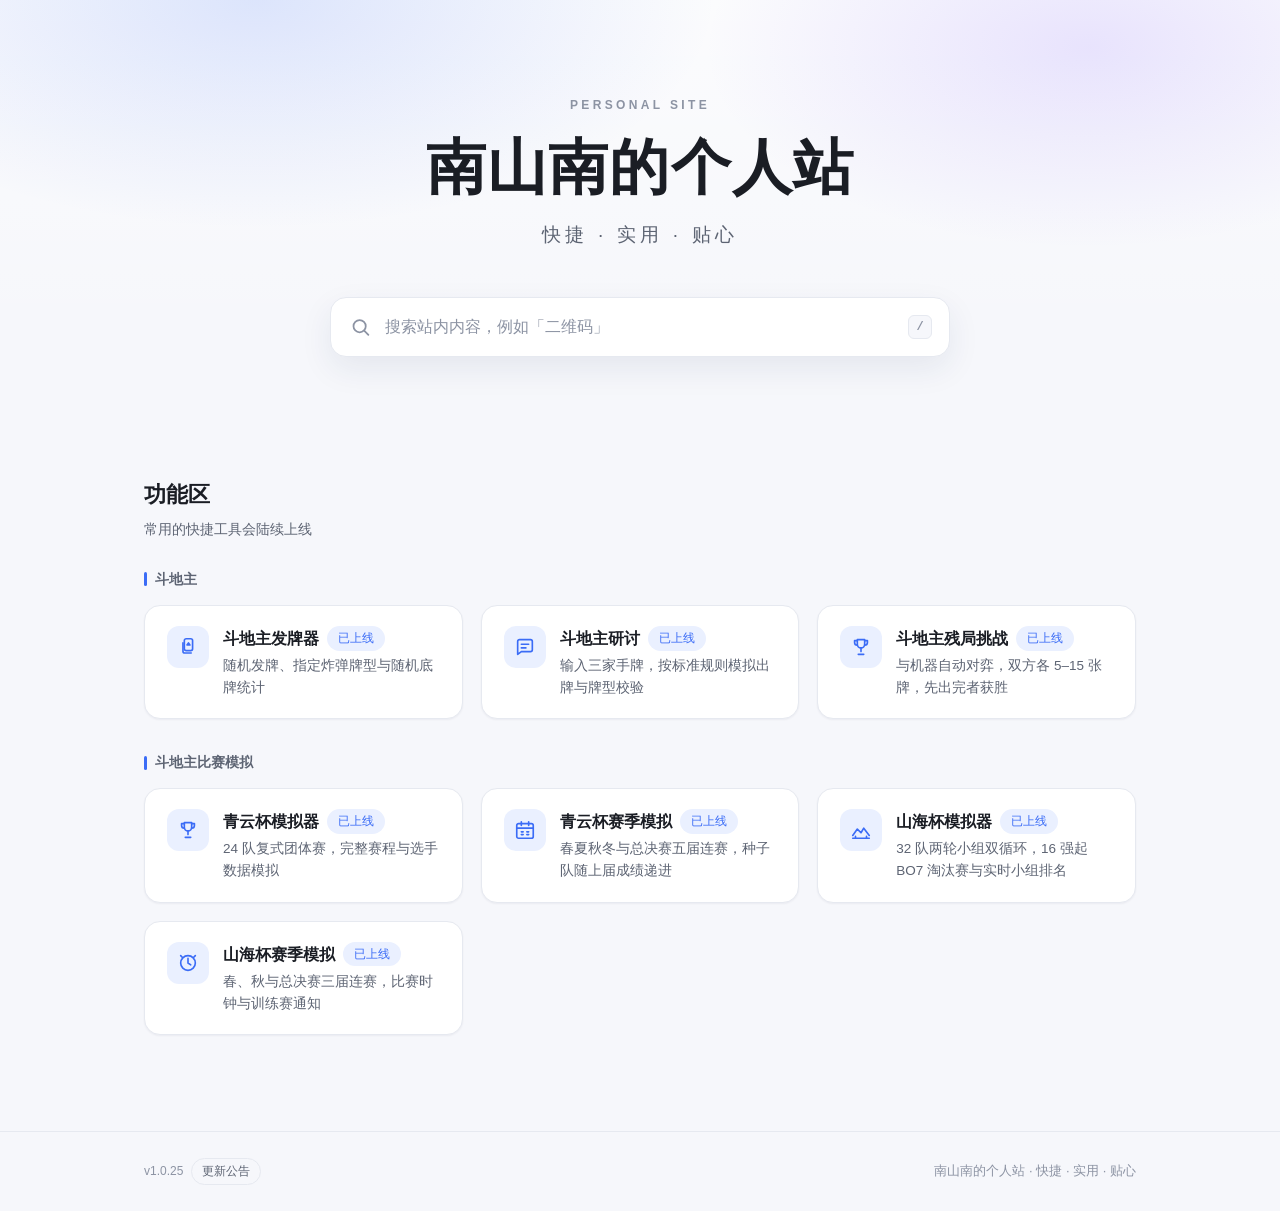
==== commit f8d740cb: "新增山海杯模拟器与三届赛季功能" ====
--- a/index.html
+++ b/index.html
@@ -137,6 +137,38 @@
               <p class="card-desc">春夏秋冬与总决赛五届连赛，种子队随上届成绩递进</p>
             </div>
           </a>
+
+          <a class="card card-tool" href="shanhai.html">
+            <div class="card-icon" aria-hidden="true">
+              <svg viewBox="0 0 24 24" fill="none" stroke="currentColor" stroke-width="1.8" stroke-linecap="round" stroke-linejoin="round">
+                <path d="M3 18l5-7 4 4 3-5 6 8"></path>
+                <path d="M3 21h18M6 21v-2M18 21v-2"></path>
+              </svg>
+            </div>
+            <div class="card-body">
+              <div class="card-title-row">
+                <h3 class="card-title">山海杯模拟器</h3>
+                <span class="card-badge is-live">已上线</span>
+              </div>
+              <p class="card-desc">32 队两轮小组双循环，16 强起 BO7 淘汰赛与实时小组排名</p>
+            </div>
+          </a>
+
+          <a class="card card-tool" href="shanhai-season.html">
+            <div class="card-icon" aria-hidden="true">
+              <svg viewBox="0 0 24 24" fill="none" stroke="currentColor" stroke-width="1.8" stroke-linecap="round" stroke-linejoin="round">
+                <circle cx="12" cy="12" r="8"></circle>
+                <path d="M12 7v5l3 2M4 4l2 2M20 4l-2 2"></path>
+              </svg>
+            </div>
+            <div class="card-body">
+              <div class="card-title-row">
+                <h3 class="card-title">山海杯赛季模拟</h3>
+                <span class="card-badge is-live">已上线</span>
+              </div>
+              <p class="card-desc">春、秋与总决赛三届连赛，比赛时钟与训练赛通知</p>
+            </div>
+          </a>
         </div>
       </div>
     </section>
--- a/styles.css
+++ b/styles.css
@@ -33,6 +33,10 @@
 
 * {
   box-sizing: border-box;
+}
+
+[hidden] {
+  display: none !important;
 }
 
 html {
@@ -1530,6 +1534,141 @@
   color: var(--text-faint);
 }
 
+.sh-clock-wrap {
+  display: flex;
+  flex-direction: column;
+  align-items: flex-end;
+  gap: 2px;
+}
+
+.sh-clock-label {
+  font-size: 10px;
+  color: var(--text-faint);
+}
+
+.sh-clock {
+  font-size: 13px;
+  font-variant-numeric: tabular-nums;
+}
+
+.sh-season-actions {
+  display: flex;
+  flex-wrap: wrap;
+  gap: 8px;
+  margin-top: 10px;
+}
+
+.sh-groups {
+  display: grid;
+  grid-template-columns: repeat(2, minmax(0, 1fr));
+  gap: 12px;
+}
+
+.sh-groups[hidden] {
+  display: none;
+}
+
+.sh-group {
+  min-width: 0;
+  padding: 12px;
+  background: var(--bg);
+  border: 1px solid var(--line);
+  border-radius: 12px;
+}
+
+.sh-group-head {
+  display: flex;
+  align-items: baseline;
+  justify-content: space-between;
+  gap: 8px;
+  margin-bottom: 8px;
+}
+
+.sh-group-title {
+  margin: 0;
+  font-size: 14px;
+  font-weight: 700;
+}
+
+.sh-group-meta,
+.sh-group-note {
+  font-size: 10.5px;
+  color: var(--text-faint);
+}
+
+.sh-group-note {
+  margin: 8px 0 0;
+}
+
+.sh-group-table {
+  font-size: 11px;
+}
+
+.sh-group-table th,
+.sh-group-table td {
+  padding: 6px 5px;
+}
+
+.sh-group-table tr.is-advance td {
+  background: rgba(70, 190, 120, 0.13);
+}
+
+.sh-group-table tr.is-eliminate td {
+  background: rgba(220, 90, 90, 0.1);
+}
+
+.sh-notice-panel {
+  padding: 12px 14px;
+  background: var(--bg);
+  border: 1px solid var(--line);
+  border-radius: 12px;
+}
+
+.sh-notice-head {
+  display: flex;
+  align-items: baseline;
+  justify-content: space-between;
+  gap: 8px;
+  margin-bottom: 8px;
+}
+
+.sh-notice-title {
+  margin: 0;
+  font-size: 13px;
+  font-weight: 700;
+}
+
+.sh-notice-summary {
+  font-size: 10.5px;
+  color: var(--text-faint);
+}
+
+.sh-notice-list {
+  display: flex;
+  flex-direction: column;
+  gap: 6px;
+  max-height: 220px;
+  overflow-y: auto;
+}
+
+.sh-notice-item,
+.sh-notice-empty {
+  margin: 0;
+  font-size: 11.5px;
+  line-height: 1.55;
+  color: var(--text-soft);
+}
+
+.sh-notice-empty {
+  color: var(--text-faint);
+}
+
+.sh-notice-time {
+  margin-right: 6px;
+  color: var(--text-faint);
+  font-variant-numeric: tabular-nums;
+}
+
 .qy-season-details {
   padding: 10px 12px;
   background: var(--bg);
@@ -2695,6 +2834,19 @@
     grid-column: 1 / -1;
   }
 
+  .sh-groups {
+    grid-template-columns: 1fr;
+  }
+
+  .sh-clock-wrap {
+    align-items: flex-start;
+  }
+
+  .sh-season-actions .btn,
+  .sh-season-actions .mini-btn {
+    flex: 1;
+  }
+
   .qy-match {
     gap: 6px;
     padding: 14px 10px;
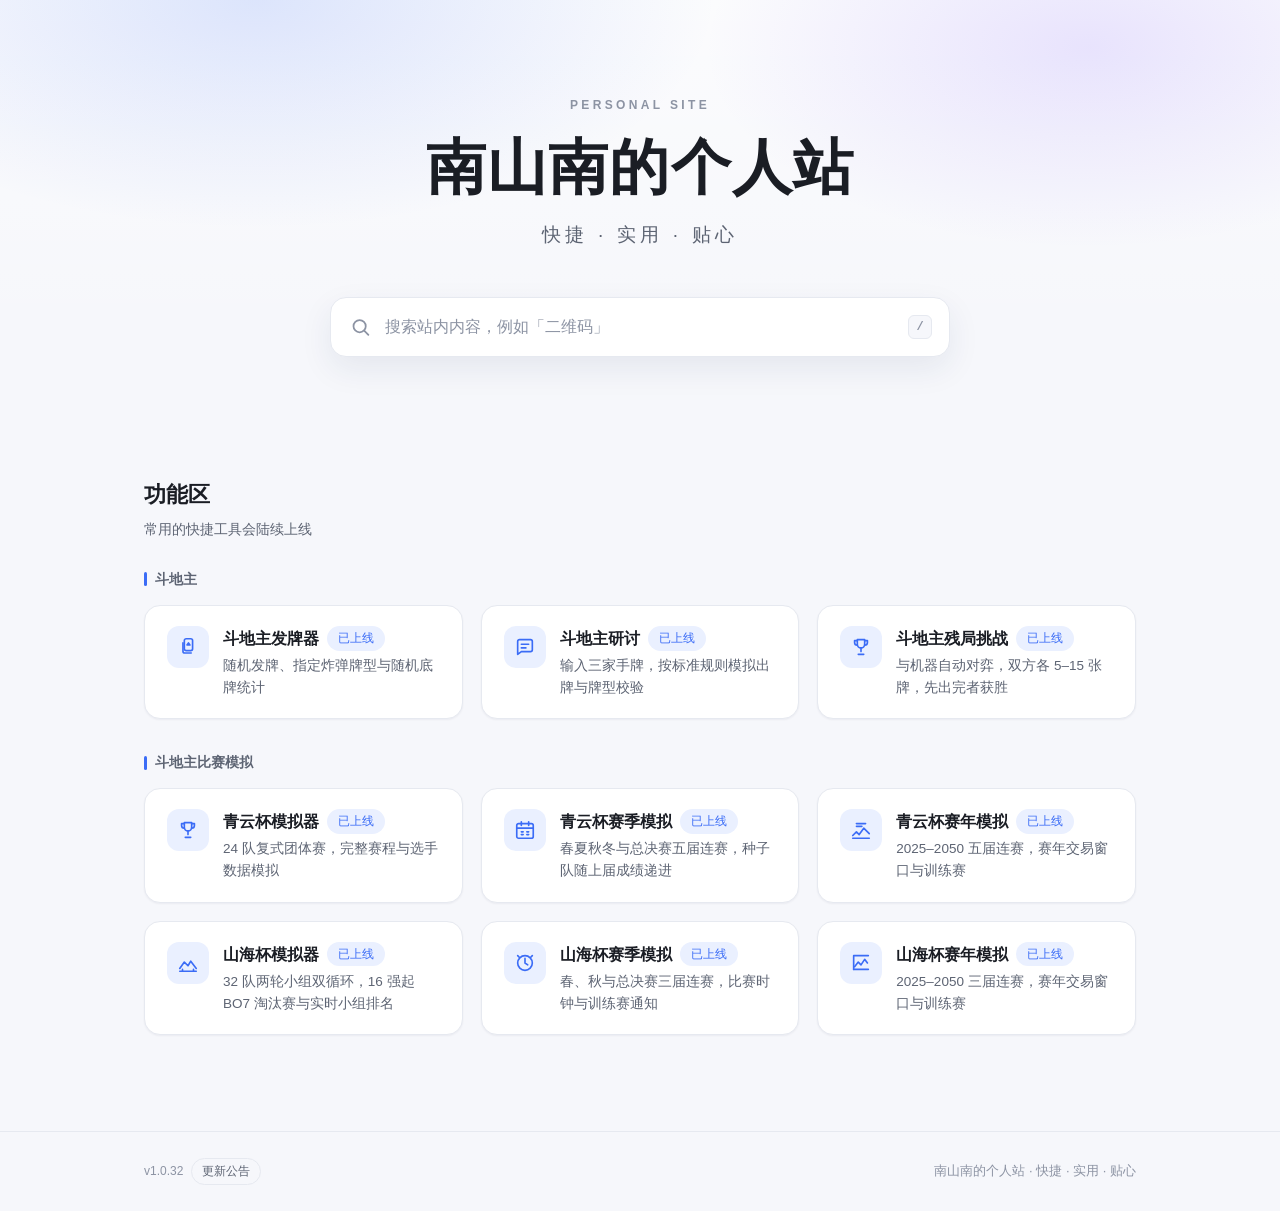
==== commit 1dca1607: "新增青云杯与山海杯赛年模拟" ====
--- a/index.html
+++ b/index.html
@@ -138,6 +138,23 @@
             </div>
           </a>
 
+          <a class="card card-tool" href="qingyun-era.html">
+            <div class="card-icon" aria-hidden="true">
+              <svg viewBox="0 0 24 24" fill="none" stroke="currentColor" stroke-width="1.8" stroke-linecap="round" stroke-linejoin="round">
+                <path d="M3 18l4-4 3 3 5-7 6 6"></path>
+                <path d="M3 21h18"></path>
+                <path d="M7 5h10M7 8h6"></path>
+              </svg>
+            </div>
+            <div class="card-body">
+              <div class="card-title-row">
+                <h3 class="card-title">青云杯赛年模拟</h3>
+                <span class="card-badge is-live">已上线</span>
+              </div>
+              <p class="card-desc">2025–2050 五届连赛，赛年交易窗口与训练赛</p>
+            </div>
+          </a>
+
           <a class="card card-tool" href="shanhai.html">
             <div class="card-icon" aria-hidden="true">
               <svg viewBox="0 0 24 24" fill="none" stroke="currentColor" stroke-width="1.8" stroke-linecap="round" stroke-linejoin="round">
@@ -167,6 +184,22 @@
                 <span class="card-badge is-live">已上线</span>
               </div>
               <p class="card-desc">春、秋与总决赛三届连赛，比赛时钟与训练赛通知</p>
+            </div>
+          </a>
+
+          <a class="card card-tool" href="shanhai-era.html">
+            <div class="card-icon" aria-hidden="true">
+              <svg viewBox="0 0 24 24" fill="none" stroke="currentColor" stroke-width="1.8" stroke-linecap="round" stroke-linejoin="round">
+                <path d="M4 19h16M5 16l4-5 3 3 4-6 3 4"></path>
+                <path d="M4 4h16M4 4v15"></path>
+              </svg>
+            </div>
+            <div class="card-body">
+              <div class="card-title-row">
+                <h3 class="card-title">山海杯赛年模拟</h3>
+                <span class="card-badge is-live">已上线</span>
+              </div>
+              <p class="card-desc">2025–2050 三届连赛，赛年交易窗口与训练赛</p>
             </div>
           </a>
         </div>
--- a/styles.css
+++ b/styles.css
@@ -1534,6 +1534,178 @@
   color: var(--text-faint);
 }
 
+.qy-era-bar {
+  padding: 14px;
+  background: var(--bg);
+  border: 1px solid var(--line);
+  border-radius: 14px;
+  margin-bottom: 12px;
+}
+
+.qy-era-head {
+  display: flex;
+  align-items: flex-start;
+  justify-content: space-between;
+  gap: 10px;
+}
+
+.qy-era-title {
+  margin: 2px 0 0;
+  font-size: 16px;
+  font-weight: 700;
+}
+
+.qy-era-current {
+  flex: 0 0 auto;
+  padding: 4px 8px;
+  background: var(--brand-soft);
+  color: var(--brand);
+  border-radius: 999px;
+  font-size: 11px;
+  font-variant-numeric: tabular-nums;
+}
+
+.qy-era-years {
+  display: flex;
+  gap: 7px;
+  margin: 12px 0 0;
+  padding: 0 0 4px;
+  list-style: none;
+  overflow-x: auto;
+  overscroll-behavior-x: contain;
+  scrollbar-width: thin;
+}
+
+.qy-era-year {
+  flex: 0 0 auto;
+  min-width: 78px;
+  padding: 7px 8px;
+  background: var(--surface);
+  border: 1px solid var(--line);
+  border-radius: 10px;
+}
+
+.qy-era-year-seasons {
+  display: block;
+  font-size: 10px;
+  font-weight: 700;
+  color: var(--text-faint);
+  letter-spacing: 0.04em;
+}
+
+.qy-era-year-name {
+  display: block;
+  margin-top: 2px;
+  font-size: 12px;
+  font-weight: 700;
+  font-variant-numeric: tabular-nums;
+}
+
+.qy-era-year-state {
+  display: block;
+  margin-top: 2px;
+  max-width: 92px;
+  overflow: hidden;
+  text-overflow: ellipsis;
+  white-space: nowrap;
+  font-size: 10px;
+  color: var(--text-faint);
+}
+
+.qy-era-year.is-done {
+  background: var(--brand-soft);
+  border-color: transparent;
+}
+
+.qy-era-year.is-done .qy-era-year-state {
+  color: var(--brand);
+}
+
+.qy-era-year.is-current,
+.qy-era-year.is-next {
+  border-color: var(--brand);
+  box-shadow: inset 0 0 0 1px var(--brand);
+}
+
+.qy-era-year.is-current .qy-era-year-state,
+.qy-era-year.is-next .qy-era-year-state {
+  color: var(--brand);
+}
+
+.qy-save-panel {
+  margin-top: 12px;
+  padding: 14px;
+  background: var(--bg);
+  border: 1px dashed var(--line);
+  border-radius: 14px;
+}
+
+.qy-save-head {
+  display: flex;
+  align-items: flex-start;
+  justify-content: space-between;
+  gap: 10px;
+}
+
+.qy-save-kicker {
+  margin: 0;
+  font-size: 10px;
+  font-weight: 600;
+  letter-spacing: 0.14em;
+  color: var(--text-faint);
+}
+
+.qy-save-title {
+  margin: 2px 0 0;
+  font-size: 15px;
+  font-weight: 700;
+}
+
+.qy-save-status {
+  flex: none;
+  max-width: 52%;
+  padding: 3px 8px;
+  font-size: 10.5px;
+  line-height: 1.5;
+  color: var(--text-faint);
+  text-align: right;
+  background: var(--surface);
+  border: 1px solid var(--line);
+  border-radius: 999px;
+  overflow-wrap: anywhere;
+}
+
+.qy-save-status.is-success {
+  color: var(--brand);
+  border-color: var(--brand);
+  background: var(--brand-soft);
+}
+
+.qy-save-status.is-error {
+  color: var(--danger);
+  border-color: var(--danger);
+}
+
+.qy-save-note {
+  margin: 10px 0 0;
+  padding-left: 9px;
+  font-size: 11.5px;
+  line-height: 1.65;
+  color: var(--text-soft);
+  border-left: 3px solid var(--brand);
+}
+
+.qy-save-actions {
+  display: flex;
+  flex-wrap: wrap;
+  gap: 8px;
+  margin-top: 12px;
+}
+
+.qy-save-actions .btn {
+  flex: 1 1 150px;
+}
+
 .sh-clock-wrap {
   display: flex;
   flex-direction: column;
@@ -1556,6 +1728,10 @@
   flex-wrap: wrap;
   gap: 8px;
   margin-top: 10px;
+}
+
+.sh-groups-details .sh-groups {
+  margin-top: 12px;
 }
 
 .sh-groups {
@@ -1617,29 +1793,16 @@
   background: rgba(220, 90, 90, 0.1);
 }
 
-.sh-notice-panel {
-  padding: 12px 14px;
-  background: var(--bg);
-  border: 1px solid var(--line);
-  border-radius: 12px;
-}
-
-.sh-notice-head {
+.sh-notices-details > summary {
   display: flex;
   align-items: baseline;
   justify-content: space-between;
   gap: 8px;
-  margin-bottom: 8px;
-}
-
-.sh-notice-title {
-  margin: 0;
-  font-size: 13px;
-  font-weight: 700;
 }
 
 .sh-notice-summary {
   font-size: 10.5px;
+  font-weight: 400;
   color: var(--text-faint);
 }
 
@@ -1648,7 +1811,17 @@
   flex-direction: column;
   gap: 6px;
   max-height: 220px;
+  margin-top: 10px;
   overflow-y: auto;
+}
+
+.sh-stage-report .sh-groups {
+  margin-top: 10px;
+}
+
+.sh-stage-table td:first-child {
+  min-width: 150px;
+  white-space: normal;
 }
 
 .sh-notice-item,
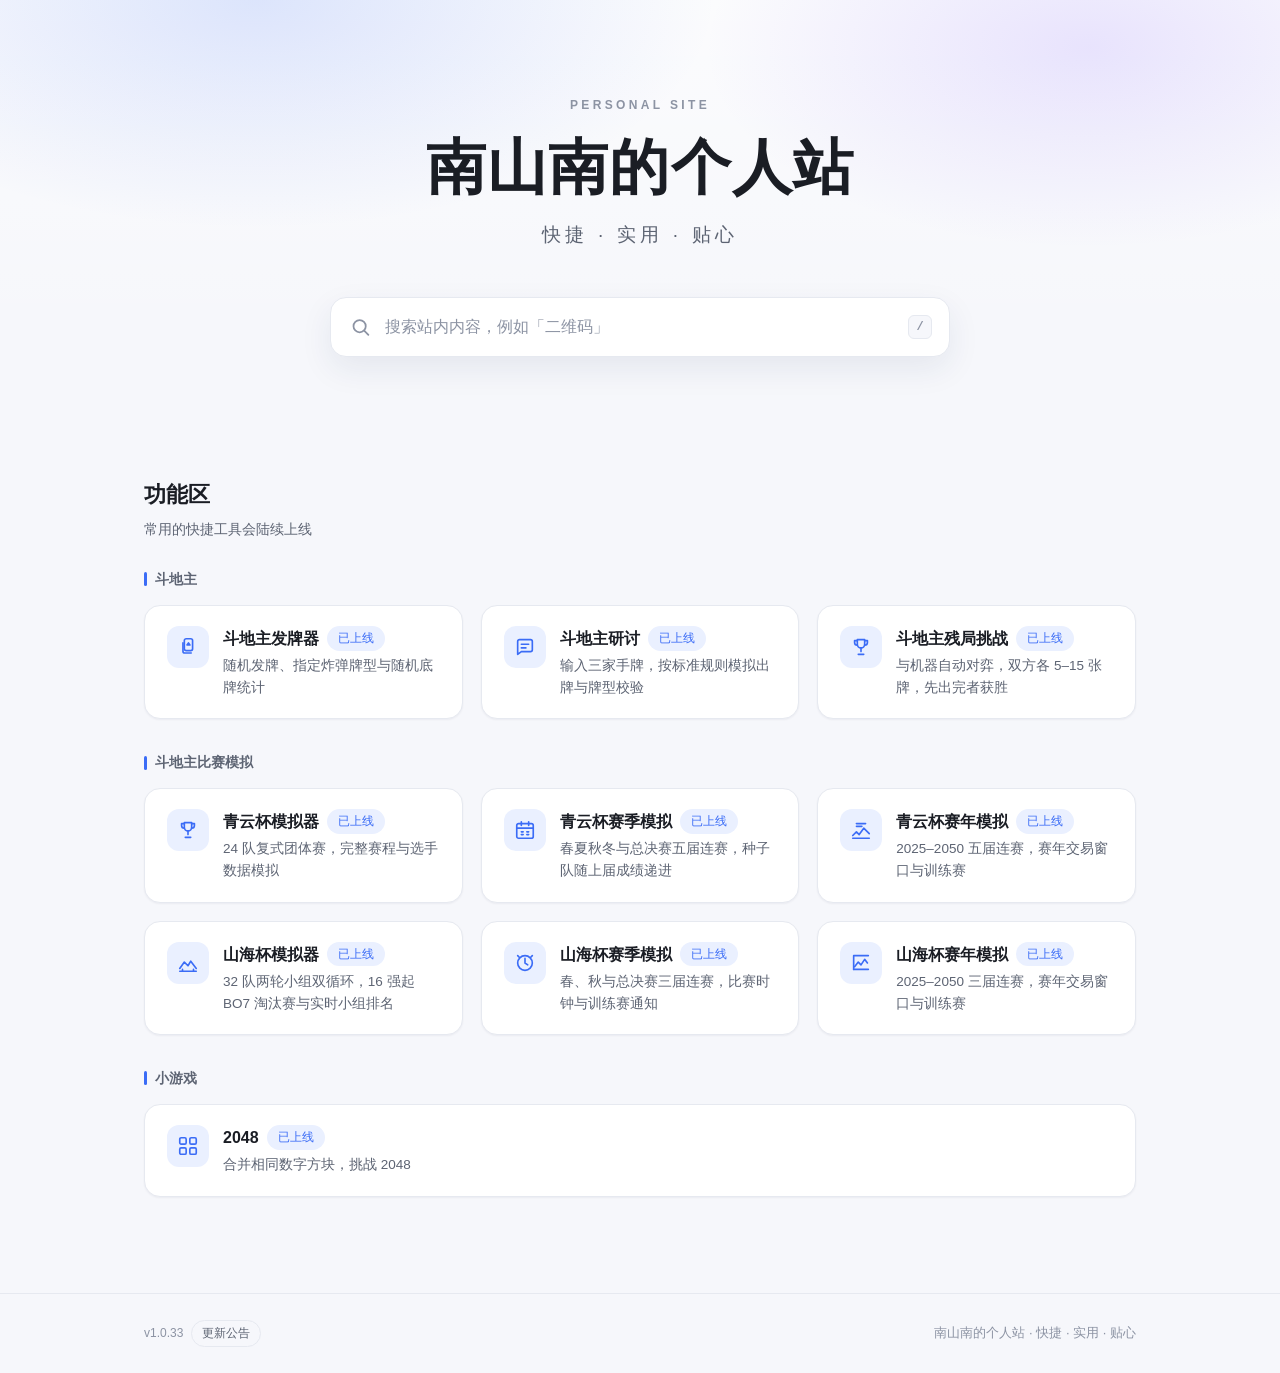
==== commit 2ca4ebd1: "新增小游戏分类与2048游戏" ====
--- a/index.html
+++ b/index.html
@@ -204,6 +204,29 @@
           </a>
         </div>
       </div>
+
+      <div class="category">
+        <h3 class="category-title">小游戏</h3>
+        <div class="card-grid">
+          <a class="card card-tool" href="2048.html">
+            <div class="card-icon" aria-hidden="true">
+              <svg viewBox="0 0 24 24" fill="none" stroke="currentColor" stroke-width="1.8" stroke-linecap="round" stroke-linejoin="round">
+                <rect x="3" y="3" width="7" height="7" rx="1.5"></rect>
+                <rect x="14" y="3" width="7" height="7" rx="1.5"></rect>
+                <rect x="3" y="14" width="7" height="7" rx="1.5"></rect>
+                <rect x="14" y="14" width="7" height="7" rx="1.5"></rect>
+              </svg>
+            </div>
+            <div class="card-body">
+              <div class="card-title-row">
+                <h3 class="card-title">2048</h3>
+                <span class="card-badge is-live">已上线</span>
+              </div>
+              <p class="card-desc">合并相同数字方块，挑战 2048</p>
+            </div>
+          </a>
+        </div>
+      </div>
     </section>
   </main>
 
--- a/styles.css
+++ b/styles.css
@@ -3122,6 +3122,238 @@
   }
 }
 
+/* ---------- 2048 ---------- */
+
+.game2048-panel {
+  max-width: 560px;
+  margin: 0 auto;
+}
+
+.game2048-head {
+  display: flex;
+  align-items: center;
+  justify-content: space-between;
+  gap: 14px;
+}
+
+.game2048-scoreboard {
+  display: flex;
+  gap: 10px;
+}
+
+.game2048-score-box {
+  min-width: 76px;
+  padding: 8px 12px;
+  text-align: center;
+  background: var(--bg);
+  border: 1px solid var(--line);
+  border-radius: 10px;
+}
+
+.game2048-score-box span {
+  display: block;
+  font-size: 10px;
+  color: var(--text-faint);
+}
+
+.game2048-score-box strong {
+  display: block;
+  margin-top: 2px;
+  font-size: 18px;
+  font-variant-numeric: tabular-nums;
+}
+
+.game2048-help {
+  margin: 14px 0 12px;
+  font-size: 12px;
+  line-height: 1.6;
+  color: var(--text-faint);
+}
+
+.game2048-board {
+  position: relative;
+  display: grid;
+  grid-template-columns: repeat(4, minmax(0, 1fr));
+  gap: 10px;
+  width: 100%;
+  aspect-ratio: 1;
+  padding: 10px;
+  background: #bbada0;
+  border-radius: 14px;
+  touch-action: none;
+  user-select: none;
+  outline: none;
+}
+
+.game2048-board:focus-visible {
+  box-shadow: 0 0 0 3px var(--brand-soft);
+}
+
+.game2048-cell {
+  display: flex;
+  align-items: center;
+  justify-content: center;
+  min-width: 0;
+  min-height: 0;
+  background: #cdc1b4;
+  border-radius: 8px;
+  color: #776e65;
+  font-size: clamp(22px, 7vw, 34px);
+  font-weight: 800;
+  line-height: 1;
+  font-variant-numeric: tabular-nums;
+  overflow: hidden;
+  transition: background-color 0.12s ease, transform 0.12s ease;
+}
+
+.game2048-cell.is-empty {
+  background: rgba(238, 228, 218, 0.35);
+}
+
+.game2048-cell[data-value="2"] {
+  background: #eee4da;
+}
+
+.game2048-cell[data-value="4"] {
+  background: #ede0c8;
+}
+
+.game2048-cell[data-value="8"] {
+  background: #f2b179;
+  color: #f9f6f2;
+}
+
+.game2048-cell[data-value="16"] {
+  background: #f59563;
+  color: #f9f6f2;
+}
+
+.game2048-cell[data-value="32"] {
+  background: #f67c5f;
+  color: #f9f6f2;
+}
+
+.game2048-cell[data-value="64"] {
+  background: #f65e3b;
+  color: #f9f6f2;
+}
+
+.game2048-cell[data-value="128"] {
+  background: #edcf72;
+  color: #f9f6f2;
+  font-size: clamp(19px, 5.8vw, 29px);
+}
+
+.game2048-cell[data-value="256"] {
+  background: #edcc61;
+  color: #f9f6f2;
+  font-size: clamp(19px, 5.8vw, 29px);
+}
+
+.game2048-cell[data-value="512"] {
+  background: #edc850;
+  color: #f9f6f2;
+  font-size: clamp(19px, 5.8vw, 29px);
+}
+
+.game2048-cell[data-value="1024"] {
+  background: #edc53f;
+  color: #f9f6f2;
+  font-size: clamp(16px, 4.9vw, 25px);
+}
+
+.game2048-cell[data-value="2048"] {
+  background: #edc22e;
+  color: #f9f6f2;
+  font-size: clamp(16px, 4.9vw, 25px);
+  box-shadow: 0 0 18px rgba(237, 194, 46, 0.55);
+}
+
+.game2048-cell[data-value="4096"],
+.game2048-cell[data-value="8192"] {
+  background: #3c3a32;
+  color: #f9f6f2;
+  font-size: clamp(14px, 4.4vw, 22px);
+}
+
+.game2048-cell.is-new {
+  animation: game2048-pop 0.18s ease-out;
+}
+
+@keyframes game2048-pop {
+  from {
+    transform: scale(0.72);
+    opacity: 0.5;
+  }
+  to {
+    transform: scale(1);
+    opacity: 1;
+  }
+}
+
+.game2048-overlay {
+  position: absolute;
+  inset: 10px;
+  z-index: 2;
+  display: flex;
+  align-items: center;
+  justify-content: center;
+  padding: 18px;
+  text-align: center;
+  background: rgba(250, 248, 239, 0.82);
+  border-radius: 10px;
+  backdrop-filter: blur(2px);
+}
+
+.game2048-overlay[hidden] {
+  display: none;
+}
+
+.game2048-overlay-panel strong {
+  display: block;
+  font-size: 24px;
+}
+
+.game2048-overlay-panel p {
+  margin: 8px 0 16px;
+  font-size: 13px;
+  line-height: 1.6;
+  color: var(--text-soft);
+}
+
+.game2048-overlay-actions {
+  display: flex;
+  flex-wrap: wrap;
+  justify-content: center;
+  gap: 8px;
+}
+
+.game2048-status {
+  min-height: 20px;
+  margin: 12px 0 0;
+  font-size: 12px;
+  color: var(--text-faint);
+}
+
+@media (max-width: 480px) {
+  .game2048-head {
+    align-items: stretch;
+    flex-direction: column;
+  }
+
+  .game2048-head .btn {
+    width: 100%;
+  }
+
+  .game2048-scoreboard {
+    width: 100%;
+  }
+
+  .game2048-score-box {
+    flex: 1;
+  }
+}
+
 @media (prefers-reduced-motion: reduce) {
   html {
     scroll-behavior: auto;
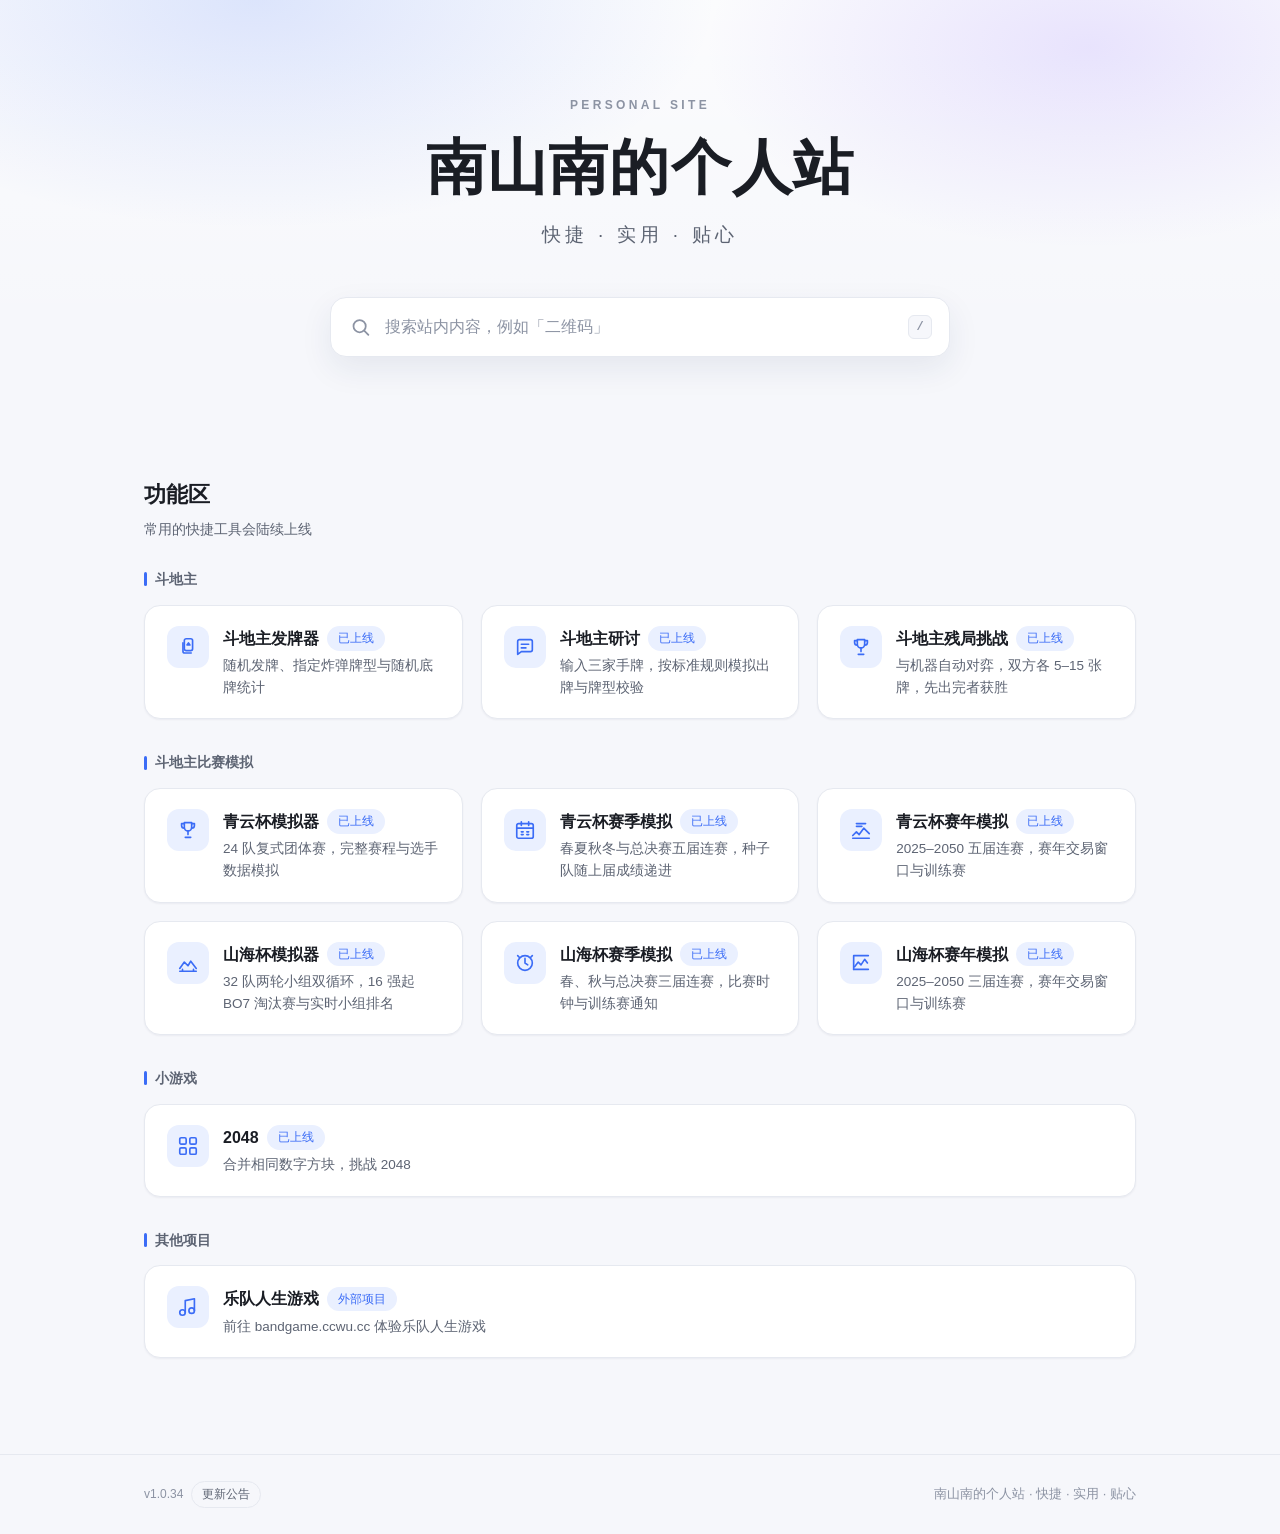
==== commit 4b478e4f: "新增其他项目分类与乐队人生游戏入口" ====
--- a/index.html
+++ b/index.html
@@ -227,6 +227,28 @@
           </a>
         </div>
       </div>
+
+      <div class="category">
+        <h3 class="category-title">其他项目</h3>
+        <div class="card-grid">
+          <a class="card card-tool" href="https://www.bandgame.ccwu.cc" target="_blank" rel="noopener noreferrer">
+            <div class="card-icon" aria-hidden="true">
+              <svg viewBox="0 0 24 24" fill="none" stroke="currentColor" stroke-width="1.8" stroke-linecap="round" stroke-linejoin="round">
+                <path d="M9 18V5l10-2v13"></path>
+                <circle cx="6" cy="18" r="3"></circle>
+                <circle cx="16" cy="16" r="3"></circle>
+              </svg>
+            </div>
+            <div class="card-body">
+              <div class="card-title-row">
+                <h3 class="card-title">乐队人生游戏</h3>
+                <span class="card-badge is-live">外部项目</span>
+              </div>
+              <p class="card-desc">前往 bandgame.ccwu.cc 体验乐队人生游戏</p>
+            </div>
+          </a>
+        </div>
+      </div>
     </section>
   </main>
 
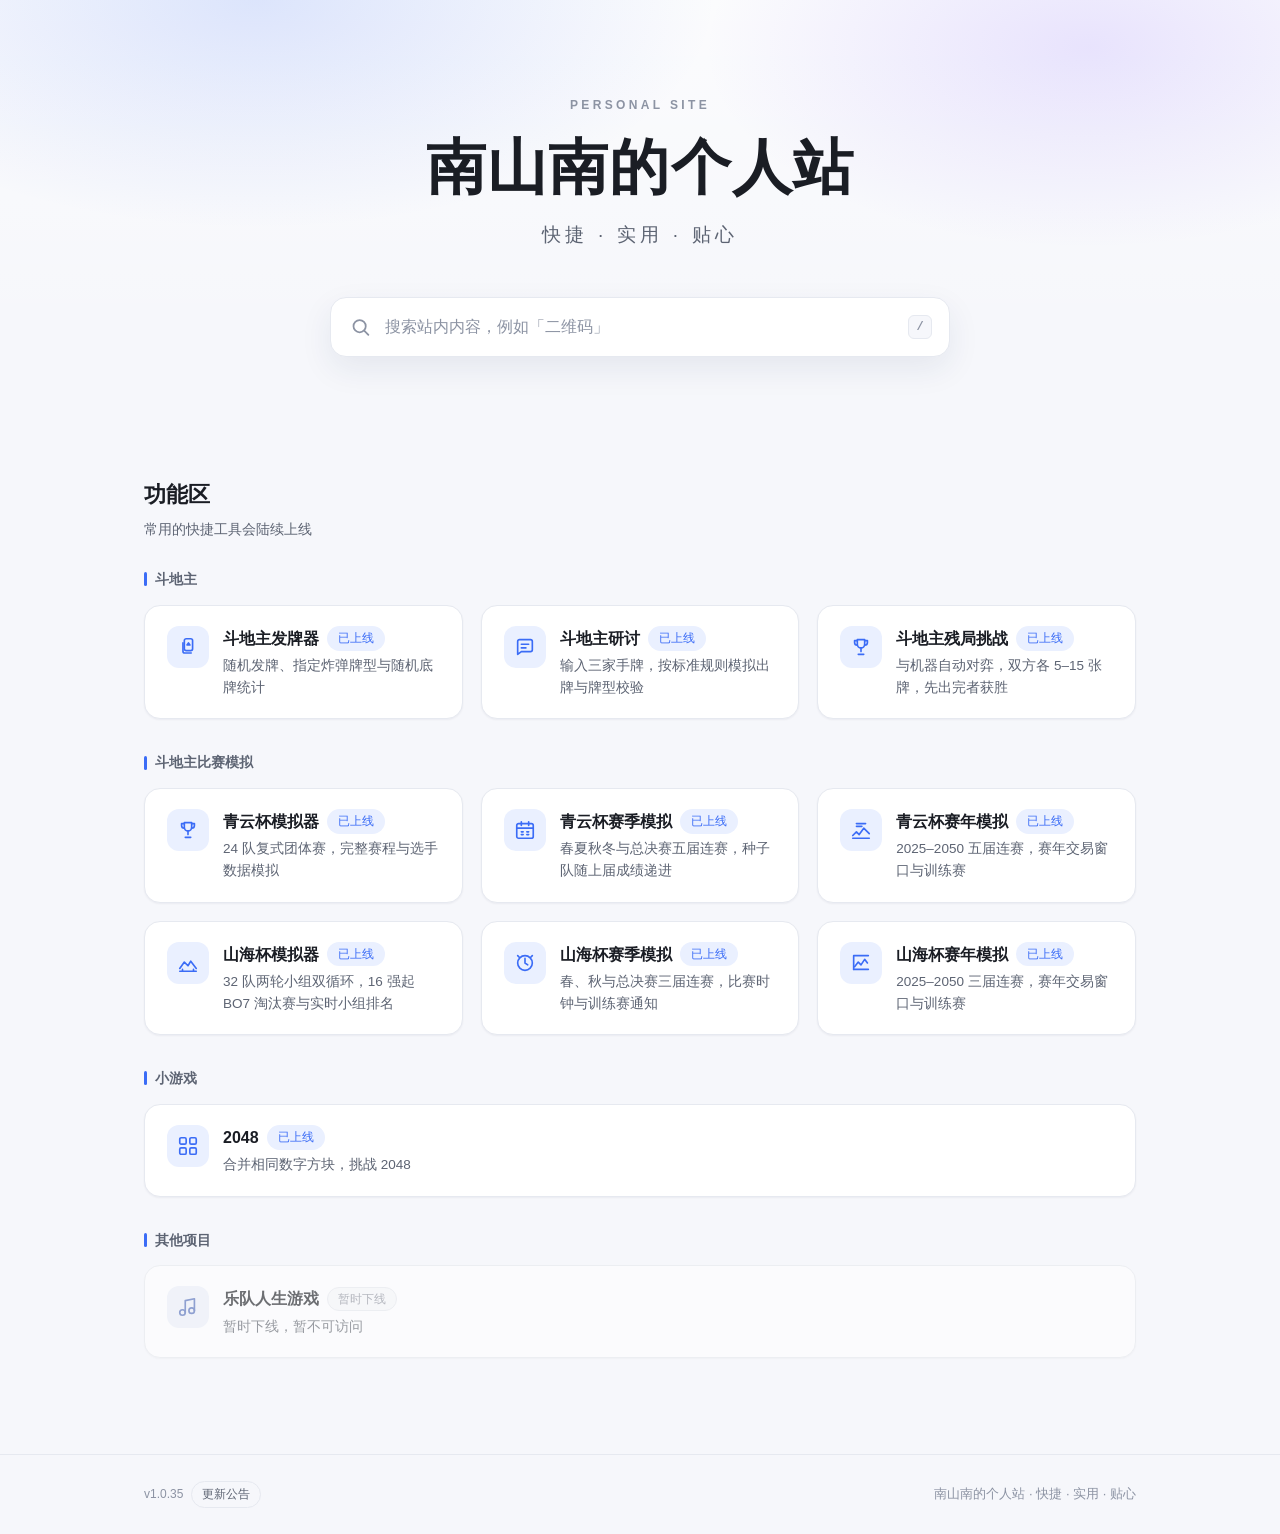
==== commit 612e3e45: "乐队人生游戏暂时下线并禁用入口" ====
--- a/index.html
+++ b/index.html
@@ -231,7 +231,7 @@
       <div class="category">
         <h3 class="category-title">其他项目</h3>
         <div class="card-grid">
-          <a class="card card-tool" href="https://www.bandgame.ccwu.cc" target="_blank" rel="noopener noreferrer">
+          <div class="card card-tool is-disabled" aria-disabled="true" title="暂时下线">
             <div class="card-icon" aria-hidden="true">
               <svg viewBox="0 0 24 24" fill="none" stroke="currentColor" stroke-width="1.8" stroke-linecap="round" stroke-linejoin="round">
                 <path d="M9 18V5l10-2v13"></path>
@@ -242,11 +242,11 @@
             <div class="card-body">
               <div class="card-title-row">
                 <h3 class="card-title">乐队人生游戏</h3>
-                <span class="card-badge is-live">外部项目</span>
-              </div>
-              <p class="card-desc">前往 bandgame.ccwu.cc 体验乐队人生游戏</p>
-            </div>
-          </a>
+                <span class="card-badge is-off">暂时下线</span>
+              </div>
+              <p class="card-desc">暂时下线，暂不可访问</p>
+            </div>
+          </div>
         </div>
       </div>
     </section>
--- a/styles.css
+++ b/styles.css
@@ -416,6 +416,26 @@
   border-color: transparent;
 }
 
+.card-badge.is-off {
+  margin-top: 0;
+  color: var(--text-faint);
+  background: var(--bg);
+  border-color: var(--line);
+}
+
+.card.is-disabled {
+  cursor: not-allowed;
+  opacity: 0.62;
+  filter: saturate(0.55);
+}
+
+.card.is-disabled:hover,
+.card.is-disabled:focus-visible {
+  transform: none;
+  border-color: var(--line);
+  box-shadow: var(--shadow-sm);
+}
+
 .card.is-flash {
   border-color: var(--brand);
   box-shadow: 0 0 0 4px var(--brand-soft);
